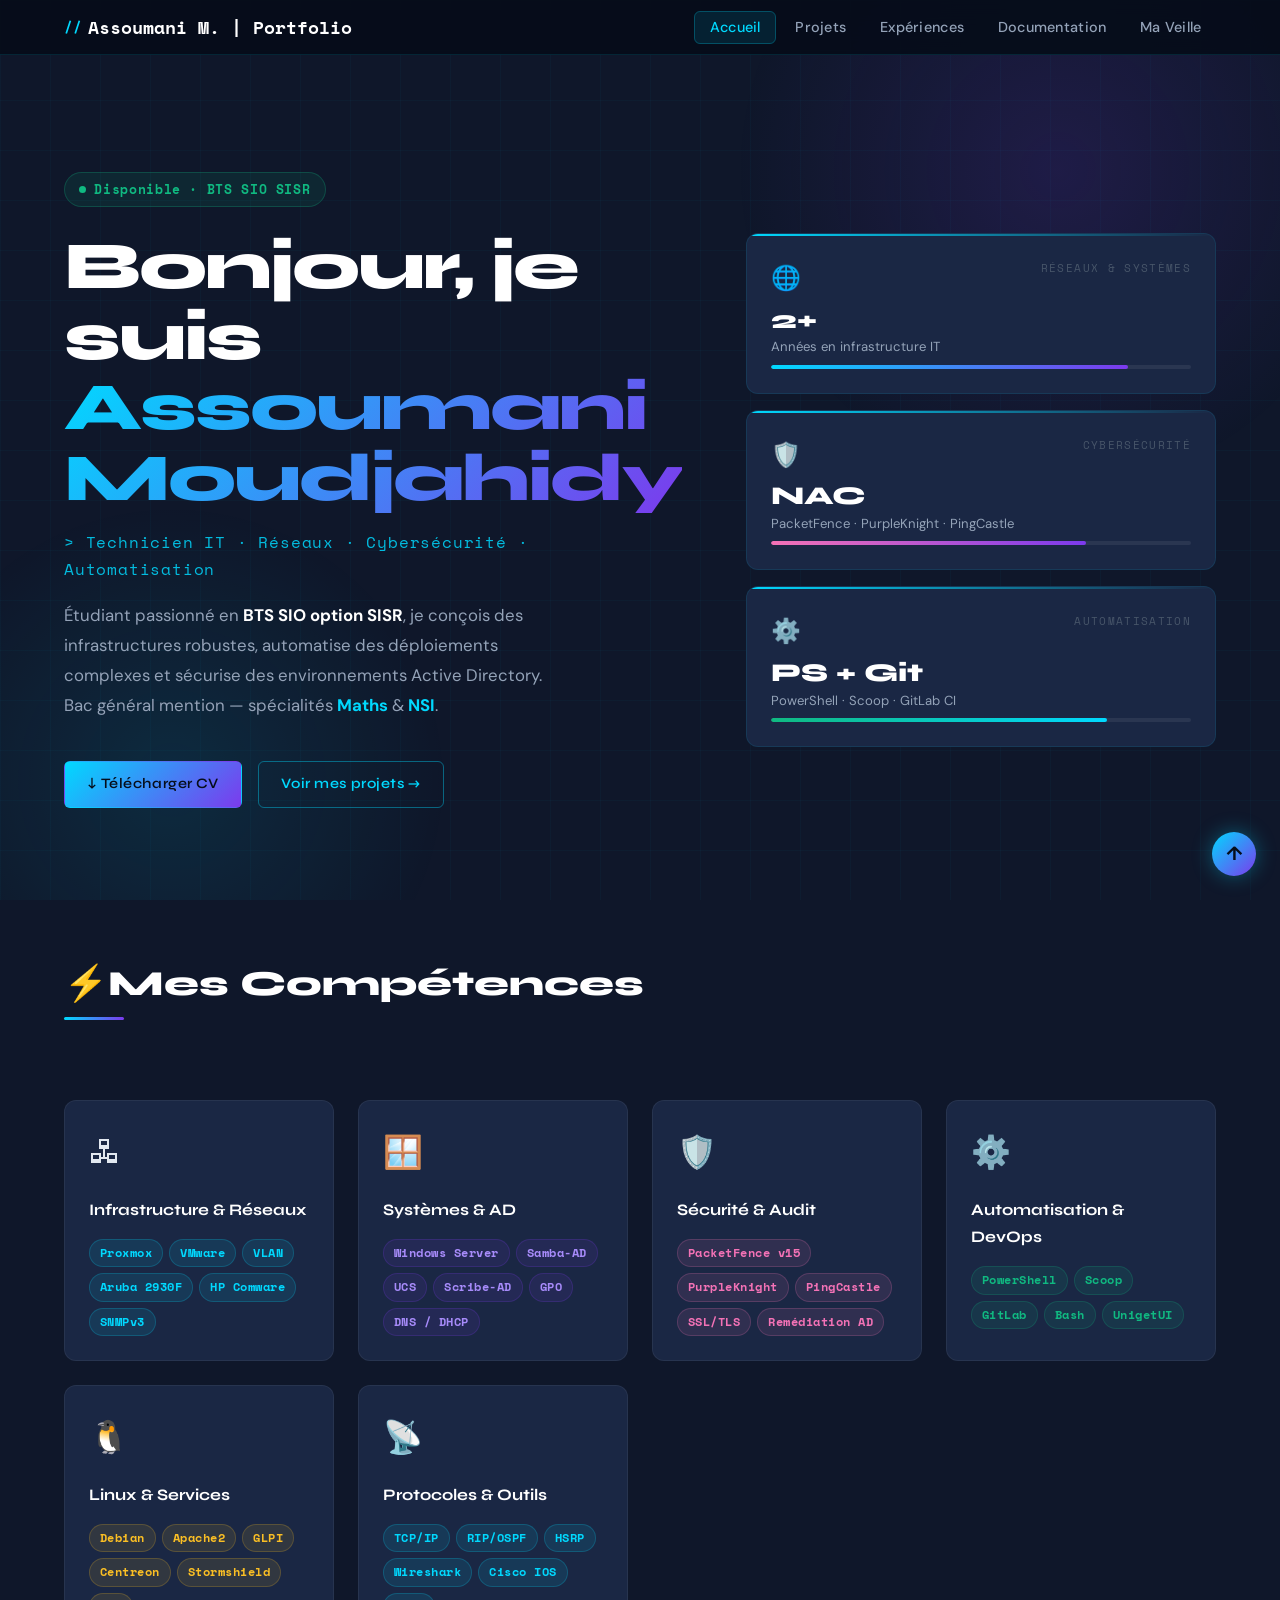
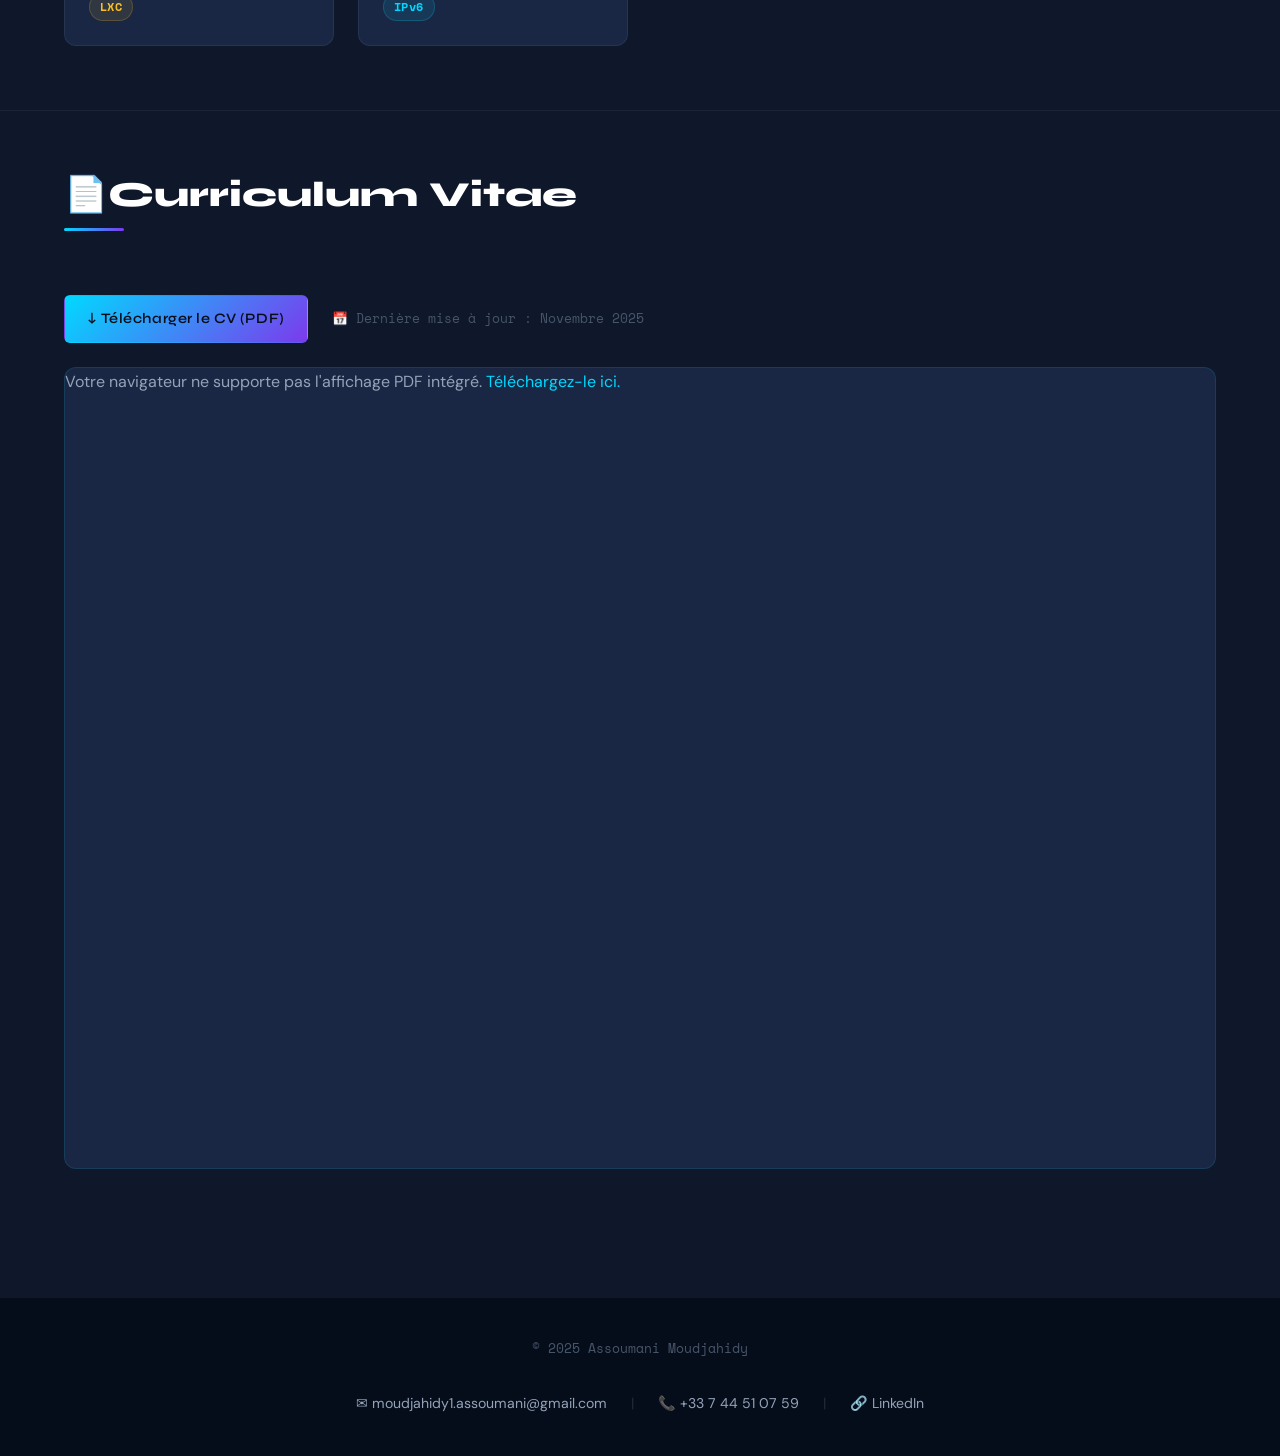
==== index.html @ 53a1e13a "Renouveau du portfolio, ajout des doc de stage" ====
<!DOCTYPE html>
<html lang="fr">
<head>
  <meta charset="UTF-8">
  <meta name="viewport" content="width=device-width, initial-scale=1.0">
  <title>Accueil — Assoumani Moudjahidy</title>
  <meta name="description" content="Portfolio d'Assoumani Moudjahidy — BTS SIO SISR — Systèmes, Réseaux, Automatisation & Cybersécurité.">
  <link href="https://fonts.googleapis.com/css2?family=Syne:wght@400;600;700;800&family=Space+Mono:wght@400;700&family=DM+Sans:wght@300;400;500;600&display=swap" rel="stylesheet">
  <link rel="stylesheet" href="css/styles.css">
</head>
<body>

  <!-- HEADER -->
  <header class="site-header">
    <div class="container">
      <h1><a href="index.html">Assoumani M. | Portfolio</a></h1>
      <nav aria-label="Menu principal">
        <ul>
          <li><a href="index.html" aria-current="page">Accueil</a></li>
          <li><a href="projets.html">Projets</a></li>
          <li><a href="experience.html">Expériences</a></li>
          <li><a href="documentation.html">Documentation</a></li>
          <li><a href="veille.html">Ma Veille</a></li>
        </ul>
      </nav>
    </div>
  </header>

  <main>

    <!-- ===== HERO ===== -->
    <section class="hero-section" aria-labelledby="hero-name">
      <div class="container">
        <div class="hero-inner">

          <!-- Texte gauche -->
          <div class="hero-text">
            <div class="hero-status">
              <span class="status-dot"></span>
              Disponible · BTS SIO SISR
            </div>

            <h1 class="hero-title">
              Bonjour, je suis
              <span class="name-highlight" id="hero-name">Assoumani Moudjahidy</span>
            </h1>

            <p class="hero-subtitle">&gt; Technicien IT · Réseaux · Cybersécurité · Automatisation</p>

            <p class="hero-desc">
              Étudiant passionné en <strong style="color:var(--text-white)">BTS SIO option SISR</strong>,
              je conçois des infrastructures robustes, automatise des déploiements complexes
              et sécurise des environnements Active Directory. Bac général mention — spécialités
              <strong style="color:var(--neon-cyan)">Maths</strong> &amp;
              <strong style="color:var(--neon-cyan)">NSI</strong>.
            </p>

            <div class="hero-cta">
              <a href="assets/cv/Assoumani_Moudjahidy_CV.pdf" download class="button primary-button">
                ↓ Télécharger CV
              </a>
              <a href="projets.html" class="button secondary-button">
                Voir mes projets →
              </a>
            </div>
          </div>

          <!-- Panel stats droite (style fiche joueur) -->
          <div class="hero-stats-panel" aria-hidden="true">

            <div class="stat-card">
              <div class="stat-card-header">
                <span class="stat-card-icon">🌐</span>
                <span class="stat-card-title">Réseaux & Systèmes</span>
              </div>
              <div class="stat-card-value">2+</div>
              <div class="stat-card-label">Années en infrastructure IT</div>
              <div class="skill-bar-container">
                <div class="skill-bar-track">
                  <div class="skill-bar-fill" style="--target-width:85%;animation-delay:0.8s"></div>
                </div>
              </div>
            </div>

            <div class="stat-card">
              <div class="stat-card-header">
                <span class="stat-card-icon">🛡️</span>
                <span class="stat-card-title">Cybersécurité</span>
              </div>
              <div class="stat-card-value">NAC</div>
              <div class="stat-card-label">PacketFence · PurpleKnight · PingCastle</div>
              <div class="skill-bar-container">
                <div class="skill-bar-track">
                  <div class="skill-bar-fill" style="--target-width:75%;animation-delay:1s;background:linear-gradient(90deg,var(--neon-pink),var(--neon-violet))"></div>
                </div>
              </div>
            </div>

            <div class="stat-card">
              <div class="stat-card-header">
                <span class="stat-card-icon">⚙️</span>
                <span class="stat-card-title">Automatisation</span>
              </div>
              <div class="stat-card-value">PS + Git</div>
              <div class="stat-card-label">PowerShell · Scoop · GitLab CI</div>
              <div class="skill-bar-container">
                <div class="skill-bar-track">
                  <div class="skill-bar-fill" style="--target-width:80%;animation-delay:1.2s;background:linear-gradient(90deg,var(--neon-emerald),var(--neon-cyan))"></div>
                </div>
              </div>
            </div>

          </div>
        </div>
      </div>
    </section>

    <!-- ===== COMPÉTENCES ===== -->
    <section class="profile-section" aria-labelledby="skills-title">
      <div class="container">
        <h2 class="section-heading" id="skills-title">
          <span class="emoji-prefix">⚡</span>Mes Compétences
        </h2>

        <div class="skills-grid">

          <div class="skill-category-card fade-up-1">
            <div class="skill-cat-icon">🖧</div>
            <div class="skill-cat-title">Infrastructure & Réseaux</div>
            <div class="skill-tags">
              <span class="tag tag-cyan">Proxmox</span>
              <span class="tag tag-cyan">VMware</span>
              <span class="tag tag-cyan">VLAN</span>
              <span class="tag tag-cyan">Aruba 2930F</span>
              <span class="tag tag-cyan">HP Comware</span>
              <span class="tag tag-cyan">SNMPv3</span>
            </div>
          </div>

          <div class="skill-category-card fade-up-2">
            <div class="skill-cat-icon">🪟</div>
            <div class="skill-cat-title">Systèmes & AD</div>
            <div class="skill-tags">
              <span class="tag tag-violet">Windows Server</span>
              <span class="tag tag-violet">Samba-AD</span>
              <span class="tag tag-violet">UCS</span>
              <span class="tag tag-violet">Scribe-AD</span>
              <span class="tag tag-violet">GPO</span>
              <span class="tag tag-violet">DNS / DHCP</span>
            </div>
          </div>

          <div class="skill-category-card fade-up-3">
            <div class="skill-cat-icon">🛡️</div>
            <div class="skill-cat-title">Sécurité & Audit</div>
            <div class="skill-tags">
              <span class="tag tag-pink">PacketFence v15</span>
              <span class="tag tag-pink">PurpleKnight</span>
              <span class="tag tag-pink">PingCastle</span>
              <span class="tag tag-pink">SSL/TLS</span>
              <span class="tag tag-pink">Remédiation AD</span>
            </div>
          </div>

          <div class="skill-category-card fade-up-1">
            <div class="skill-cat-icon">⚙️</div>
            <div class="skill-cat-title">Automatisation & DevOps</div>
            <div class="skill-tags">
              <span class="tag tag-emerald">PowerShell</span>
              <span class="tag tag-emerald">Scoop</span>
              <span class="tag tag-emerald">GitLab</span>
              <span class="tag tag-emerald">Bash</span>
              <span class="tag tag-emerald">UnigetUI</span>
            </div>
          </div>

          <div class="skill-category-card fade-up-2">
            <div class="skill-cat-icon">🐧</div>
            <div class="skill-cat-title">Linux & Services</div>
            <div class="skill-tags">
              <span class="tag tag-amber">Debian</span>
              <span class="tag tag-amber">Apache2</span>
              <span class="tag tag-amber">GLPI</span>
              <span class="tag tag-amber">Centreon</span>
              <span class="tag tag-amber">Stormshield</span>
              <span class="tag tag-amber">LXC</span>
            </div>
          </div>

          <div class="skill-category-card fade-up-3">
            <div class="skill-cat-icon">📡</div>
            <div class="skill-cat-title">Protocoles & Outils</div>
            <div class="skill-tags">
              <span class="tag tag-cyan">TCP/IP</span>
              <span class="tag tag-cyan">RIP/OSPF</span>
              <span class="tag tag-cyan">HSRP</span>
              <span class="tag tag-cyan">Wireshark</span>
              <span class="tag tag-cyan">Cisco IOS</span>
              <span class="tag tag-cyan">IPv6</span>
            </div>
          </div>

        </div>
      </div>
    </section>

    <!-- ===== CV ===== -->
    <section class="cv-section" aria-labelledby="cv-title">
      <div class="container">
        <h2 class="section-heading" id="cv-title">
          <span class="emoji-prefix">📄</span>Curriculum Vitae
        </h2>

        <div class="cv-actions">
          <a href="assets/cv/Assoumani_Moudjahidy_CV.pdf" download="Assoumani_Moudjahidy_CV.pdf" class="button primary-button">
            ↓ Télécharger le CV (PDF)
          </a>
          <span class="file-note">📅 Dernière mise à jour : Novembre 2025</span>
        </div>

        <div class="cv-embed">
          <h3 class="visually-hidden">Aperçu du CV</h3>
          <object data="assets/cv/Assoumani_Moudjahidy_CV.pdf" type="application/pdf" width="100%" height="800px" aria-label="CV Assoumani Moudjahidy">
            <p>Votre navigateur ne supporte pas l'affichage PDF intégré.
              <a href="assets/cv/Assoumani_Moudjahidy_CV.pdf" download>Téléchargez-le ici.</a>
            </p>
          </object>
        </div>
      </div>
    </section>

  </main>

  <!-- FOOTER -->
  <footer class="site-footer">
    <div class="container">
      <p style="color:var(--text-muted);font-family:var(--font-mono);font-size:0.8rem;">&copy; 2025 Assoumani Moudjahidy</p>
      <div class="footer-links">
        <a href="mailto:moudjahidy1.assoumani@gmail.com">✉ moudjahidy1.assoumani@gmail.com</a>
        <span class="footer-divider">|</span>
        <a href="tel:+33744510759">📞 +33 7 44 51 07 59</a>
        <span class="footer-divider">|</span>
        <a href="https://linkedin.com/in/assoumani-m" target="_blank" rel="noopener noreferrer">🔗 LinkedIn</a>
      </div>
    </div>
  </footer>

  <a href="#hero-name" class="back-to-top" aria-label="Retour en haut">↑</a>

</body>
</html>
---- css/styles.css ----
/*
** Fichier : styles.css
** Description : Thème Dark – IA, Data, Manga, Football | Portfolio Assoumani Moudjahidy
*/

@import url('https://fonts.googleapis.com/css2?family=Syne:wght@400;600;700;800&family=Space+Mono:wght@400;700&family=DM+Sans:wght@300;400;500;600&display=swap');

:root {
  --bg-deep:      #060d1a;
  --bg-base:      #0f172a;
  --bg-surface:   #131f35;
  --bg-card:      #1a2744;
  --bg-card-2:    #0e1c38;
  --neon-cyan:    #00d9ff;
  --neon-violet:  #7c3aed;
  --neon-emerald: #10b981;
  --neon-pink:    #f472b6;
  --neon-amber:   #fbbf24;
  --text-primary:   #e2e8f0;
  --text-secondary: #94a3b8;
  --text-muted:     #475569;
  --text-white:     #ffffff;
  --glow-cyan:    0 0 20px rgba(0,217,255,0.35);
  --glow-violet:  0 0 20px rgba(124,58,237,0.35);
  --glow-emerald: 0 0 20px rgba(16,185,129,0.35);
  --font-display: 'Syne', sans-serif;
  --font-body:    'DM Sans', sans-serif;
  --font-mono:    'Space Mono', monospace;
  --sp-xs: 0.5rem; --sp-sm: 1rem; --sp-md: 1.5rem; --sp-lg: 2.5rem; --sp-xl: 4rem;
  --max-width: 1200px;
  --radius-sm: 6px; --radius-md: 12px; --radius-lg: 20px;
}

*, *::before, *::after { box-sizing: border-box; margin: 0; padding: 0; }
html { scroll-behavior: smooth; }

body {
  font-family: var(--font-body);
  font-size: 1rem;
  line-height: 1.7;
  color: var(--text-primary);
  background-color: var(--bg-base);
  -webkit-font-smoothing: antialiased;
  overflow-x: hidden;
}

body::before {
  content: '';
  position: fixed; inset: 0;
  background-image: linear-gradient(rgba(0,217,255,0.03) 1px, transparent 1px), linear-gradient(90deg, rgba(0,217,255,0.03) 1px, transparent 1px);
  background-size: 50px 50px;
  pointer-events: none; z-index: 0;
}

h1,h2,h3,h4,h5,h6 { font-family: var(--font-display); font-weight: 700; line-height: 1.15; color: var(--text-white); }
h1 { font-size: clamp(2rem,5vw,3.5rem); }
h2 { font-size: clamp(1.6rem,3vw,2.4rem); margin-bottom: var(--sp-md); }
h3 { font-size: 1.5rem; }
h4 { font-size: 1.2rem; }
p  { margin-bottom: var(--sp-sm); color: var(--text-secondary); }
a  { color: var(--neon-cyan); text-decoration: none; transition: all 0.25s ease; }
a:hover { color: #ffffff; }
a:focus, button:focus { outline: 2px solid var(--neon-cyan); outline-offset: 3px; }

.section-heading {
  position: relative; display: inline-block;
  font-family: var(--font-display); font-weight: 800;
  font-size: clamp(1.6rem,3vw,2.2rem); color: var(--text-white);
  margin-bottom: var(--sp-lg); padding-bottom: var(--sp-sm);
}
.section-heading::after {
  content: ''; position: absolute; bottom: 0; left: 0;
  width: 60px; height: 3px;
  background: linear-gradient(90deg, var(--neon-cyan), var(--neon-violet));
  border-radius: 2px;
}

.container { max-width: var(--max-width); margin: 0 auto; padding: 0 var(--sp-md); position: relative; z-index: 1; }
main { padding-top: 80px; padding-bottom: var(--sp-xl); min-height: 80vh; }

/* HEADER */
.site-header {
  background: rgba(6,13,26,0.92); backdrop-filter: blur(16px);
  border-bottom: 1px solid rgba(0,217,255,0.12);
  position: fixed; top: 0; left: 0; width: 100%; z-index: 1000;
  padding: 0.85rem 0;
}
.site-header .container { display: flex; justify-content: space-between; align-items: center; }
.site-header h1 { margin: 0; font-size: 1.15rem; font-family: var(--font-mono); font-weight: 700; }
.site-header h1 a { color: var(--text-white); display: flex; align-items: center; gap: 0.4rem; }
.site-header h1 a::before { content: '//'; color: var(--neon-cyan); font-size: 0.9rem; }
nav ul { list-style: none; display: flex; gap: 0.3rem; }
nav a { color: var(--text-secondary); padding: 0.4rem 0.9rem; border-radius: var(--radius-sm); font-size: 0.9rem; font-weight: 500; letter-spacing: 0.02em; transition: all 0.2s ease; }
nav a:hover { color: var(--neon-cyan); background: rgba(0,217,255,0.06); }
nav a[aria-current="page"] { color: var(--neon-cyan); background: rgba(0,217,255,0.1); border: 1px solid rgba(0,217,255,0.25); }

/* BUTTONS */
.button {
  display: inline-flex; align-items: center; gap: 0.5rem;
  padding: 0.65rem 1.4rem; border-radius: var(--radius-sm);
  font-family: var(--font-display); font-weight: 600; font-size: 0.9rem;
  letter-spacing: 0.04em; text-align: center; cursor: pointer;
  border: 1px solid transparent; transition: all 0.25s ease;
}
.primary-button { background: linear-gradient(135deg, var(--neon-cyan), var(--neon-violet)); color: var(--bg-deep); }
.primary-button:hover { transform: translateY(-2px); box-shadow: var(--glow-cyan); color: var(--bg-deep); }
.secondary-button { background: transparent; color: var(--neon-cyan); border-color: rgba(0,217,255,0.4); }
.secondary-button:hover { background: rgba(0,217,255,0.1); border-color: var(--neon-cyan); box-shadow: var(--glow-cyan); color: var(--neon-cyan); transform: translateY(-2px); }
.download-button { background: rgba(16,185,129,0.15); color: var(--neon-emerald); border-color: rgba(16,185,129,0.4); }
.download-button:hover { background: rgba(16,185,129,0.25); border-color: var(--neon-emerald); box-shadow: var(--glow-emerald); color: var(--neon-emerald); transform: translateY(-2px); }

/* FOOTER */
.site-footer { background: var(--bg-deep); border-top: 1px solid rgba(0,217,255,0.08); color: var(--text-muted); padding: var(--sp-lg) 0; text-align: center; font-size: 0.9rem; }
.site-footer a { color: var(--neon-cyan); }
.site-footer a:hover { color: var(--text-white); }
.site-footer .container { display: flex; flex-direction: column; gap: var(--sp-sm); align-items: center; }
.footer-links { display: flex; flex-wrap: wrap; gap: var(--sp-md); justify-content: center; align-items: center; }
.footer-links a { display: inline-flex; align-items: center; gap: 0.4rem; color: var(--text-secondary); font-size: 0.88rem; }
.footer-links a:hover { color: var(--neon-cyan); }
.footer-divider { color: var(--text-muted); opacity: 0.4; }
.back-to-top { position: fixed; bottom: var(--sp-md); right: var(--sp-md); background: linear-gradient(135deg, var(--neon-cyan), var(--neon-violet)); color: var(--bg-deep) !important; width: 44px; height: 44px; display: flex; align-items: center; justify-content: center; border-radius: 50%; font-size: 1.2rem; font-weight: 700; box-shadow: var(--glow-cyan); z-index: 900; transition: transform 0.2s ease; }
.back-to-top:hover { transform: translateY(-4px) scale(1.05); }

/* TAGS */
.tag { display: inline-block; padding: 3px 10px; border-radius: 999px; font-size: 0.75rem; font-weight: 600; letter-spacing: 0.04em; font-family: var(--font-mono); }
.tag-cyan    { background: rgba(0,217,255,0.1);   color: var(--neon-cyan);    border: 1px solid rgba(0,217,255,0.2); }
.tag-violet  { background: rgba(124,58,237,0.1);  color: #a78bfa;             border: 1px solid rgba(124,58,237,0.2); }
.tag-emerald { background: rgba(16,185,129,0.1);  color: var(--neon-emerald); border: 1px solid rgba(16,185,129,0.2); }
.tag-amber   { background: rgba(251,191,36,0.1);  color: var(--neon-amber);   border: 1px solid rgba(251,191,36,0.2); }
.tag-pink    { background: rgba(244,114,182,0.1); color: var(--neon-pink);    border: 1px solid rgba(244,114,182,0.2); }

/* HERO */
.hero-section { min-height: 100vh; display: flex; align-items: center; padding: 0; margin-top: -80px; position: relative; overflow: hidden; }
.hero-section::before { content: ''; position: absolute; top: -20%; right: -10%; width: 700px; height: 700px; background: radial-gradient(circle, rgba(124,58,237,0.15) 0%, transparent 65%); pointer-events: none; }
.hero-section::after  { content: ''; position: absolute; bottom: -20%; left: -10%; width: 600px; height: 600px; background: radial-gradient(circle, rgba(0,217,255,0.1) 0%, transparent 65%); pointer-events: none; }
.hero-inner { padding-top: 80px; display: grid; grid-template-columns: 1fr 1fr; gap: var(--sp-xl); align-items: center; width: 100%; }

.hero-status { display: inline-flex; align-items: center; gap: 0.5rem; background: rgba(16,185,129,0.1); border: 1px solid rgba(16,185,129,0.25); color: var(--neon-emerald); padding: 0.35rem 0.9rem; border-radius: 999px; font-size: 0.8rem; font-weight: 600; font-family: var(--font-mono); margin-bottom: var(--sp-md); letter-spacing: 0.05em; animation: pulse-border 3s infinite; }
.status-dot { width: 7px; height: 7px; background: var(--neon-emerald); border-radius: 50%; animation: blink 1.5s infinite; }
@keyframes blink { 0%,100% { opacity:1; } 50% { opacity:0.3; } }
@keyframes pulse-border { 0%,100% { box-shadow: 0 0 0 0 rgba(16,185,129,0.3); } 50% { box-shadow: 0 0 0 6px rgba(16,185,129,0); } }

.hero-title { font-size: clamp(2.6rem,6vw,4.2rem); font-weight: 800; line-height: 1.05; margin-bottom: var(--sp-sm); letter-spacing: -0.03em; }
.hero-title .name-highlight { background: linear-gradient(135deg, var(--neon-cyan) 0%, var(--neon-violet) 100%); -webkit-background-clip: text; -webkit-text-fill-color: transparent; background-clip: text; display: block; }
.hero-subtitle { font-family: var(--font-mono); font-size: 1rem; color: var(--neon-cyan); margin-bottom: var(--sp-sm); letter-spacing: 0.05em; opacity: 0.85; }
.hero-desc { font-size: 1.05rem; color: var(--text-secondary); max-width: 480px; margin-bottom: var(--sp-lg); line-height: 1.8; }
.hero-cta { display: flex; gap: var(--sp-sm); flex-wrap: wrap; }

.hero-stats-panel { display: grid; gap: var(--sp-sm); }
.stat-card { background: var(--bg-card); border: 1px solid rgba(0,217,255,0.1); border-radius: var(--radius-md); padding: var(--sp-md); position: relative; overflow: hidden; transition: transform 0.3s ease, border-color 0.3s ease; animation: float-in 0.8s ease forwards; opacity: 0; transform: translateX(30px); }
.stat-card:nth-child(1) { animation-delay: 0.2s; }
.stat-card:nth-child(2) { animation-delay: 0.4s; }
.stat-card:nth-child(3) { animation-delay: 0.6s; }
@keyframes float-in { to { opacity:1; transform:translateX(0); } }
.stat-card::before { content:''; position:absolute; top:0; left:0; right:0; height:2px; background: linear-gradient(90deg, var(--neon-cyan), transparent); }
.stat-card:hover { transform: translateX(-4px); border-color: rgba(0,217,255,0.3); }
.stat-card-header { display: flex; justify-content: space-between; align-items: flex-start; margin-bottom: var(--sp-xs); }
.stat-card-icon { font-size: 1.5rem; }
.stat-card-title { font-family: var(--font-mono); font-size: 0.7rem; color: var(--text-muted); text-transform: uppercase; letter-spacing: 0.12em; }
.stat-card-value { font-family: var(--font-display); font-size: 1.6rem; font-weight: 800; color: var(--text-white); line-height: 1; margin-bottom: 4px; }
.stat-card-label { font-size: 0.82rem; color: var(--text-secondary); }
.skill-bar-container { margin-top: 6px; }
.skill-bar-track { height: 4px; background: rgba(255,255,255,0.07); border-radius: 2px; overflow: hidden; }
.skill-bar-fill { height:100%; border-radius:2px; background: linear-gradient(90deg, var(--neon-cyan), var(--neon-violet)); animation: bar-grow 1.2s cubic-bezier(0.22,1,0.36,1) forwards; width:0; }
@keyframes bar-grow { to { width: var(--target-width, 80%); } }

/* PROFILE / SKILLS */
.profile-section { padding: var(--sp-xl) 0; position: relative; }
.skills-grid { display: grid; grid-template-columns: repeat(auto-fit, minmax(260px, 1fr)); gap: var(--sp-md); margin-top: var(--sp-lg); }
.skill-category-card { background: var(--bg-card); border: 1px solid rgba(255,255,255,0.06); border-radius: var(--radius-md); padding: var(--sp-md); transition: all 0.3s ease; position: relative; overflow: hidden; }
.skill-category-card:hover { border-color: rgba(0,217,255,0.2); transform: translateY(-4px); box-shadow: 0 8px 32px rgba(0,0,0,0.3); }
.skill-cat-icon { font-size: 2rem; margin-bottom: var(--sp-sm); }
.skill-cat-title { font-family: var(--font-display); font-weight: 700; font-size: 1rem; color: var(--text-white); margin-bottom: var(--sp-sm); }
.skill-tags { display: flex; flex-wrap: wrap; gap: 6px; }

/* CV SECTION */
.cv-section { padding: var(--sp-xl) 0; border-top: 1px solid rgba(255,255,255,0.05); }
.cv-actions { display: flex; align-items: center; gap: var(--sp-md); margin: var(--sp-md) 0; flex-wrap: wrap; }
.file-note { font-family: var(--font-mono); font-size: 0.8rem; color: var(--text-muted); }
.cv-embed { margin-top: var(--sp-md); border: 1px solid rgba(0,217,255,0.12); border-radius: var(--radius-md); overflow: hidden; background: var(--bg-card); }
.cv-embed object { display: block; width: 100%; min-height: 800px; height: auto; }

/* EXPERIENCE */
.experience-card { background: var(--bg-card); padding: var(--sp-md); border-radius: var(--radius-md); border: 1px solid rgba(255,255,255,0.06); margin-bottom: var(--sp-lg); transition: all 0.3s ease; }
.experience-card:hover { border-color: rgba(0,217,255,0.2); box-shadow: 0 4px 24px rgba(0,0,0,0.25); }
.experience-card header { display: flex; justify-content: space-between; align-items: baseline; margin-bottom: var(--sp-sm); }
.experience-date { font-family: var(--font-mono); font-size: 0.85rem; color: var(--neon-cyan); font-weight: 600; }
.experience-keywords span { display: inline-block; font-size: 0.78rem; padding: 3px 10px; border-radius: 999px; margin-right: 6px; margin-top: 5px; background: rgba(0,217,255,0.08); color: var(--neon-cyan); border: 1px solid rgba(0,217,255,0.15); font-family: var(--font-mono); }
.image-gallery { display: grid; grid-template-columns: repeat(auto-fit, minmax(250px,1fr)); gap: var(--sp-md); margin-top: var(--sp-md); }
.image-gallery figure { background: var(--bg-card); padding: var(--sp-sm); border-radius: var(--radius-md); text-align: center; border: 1px solid rgba(255,255,255,0.06); }
.image-gallery img { width: 100%; height: 200px; object-fit: contain; border-radius: var(--radius-sm); margin-bottom: var(--sp-xs); filter: brightness(0.9) saturate(0.8); transition: filter 0.3s ease; }
.image-gallery figure:hover img { filter: brightness(1) saturate(1); }
.image-gallery figcaption { font-size: 0.85rem; color: var(--text-secondary); }

/* DOC */
.doc-category { margin-bottom: var(--sp-xl); }
.doc-item { background: var(--bg-card); padding: var(--sp-md); border-radius: var(--radius-md); margin-bottom: var(--sp-md); border: 1px solid rgba(255,255,255,0.06); transition: all 0.25s ease; }
.doc-item:hover { border-color: rgba(0,217,255,0.2); }
.doc-item header { display: flex; justify-content: space-between; align-items: flex-start; border-bottom: 1px solid rgba(255,255,255,0.06); padding-bottom: var(--sp-xs); margin-bottom: var(--sp-sm); }
.doc-item h4 { margin: 0; color: var(--neon-cyan); }
.doc-tag { background: rgba(0,217,255,0.1); color: var(--neon-cyan); padding: 3px 10px; border-radius: 999px; font-size: 0.75rem; font-weight: 600; border: 1px solid rgba(0,217,255,0.2); flex-shrink: 0; }
.doc-actions { display: flex; flex-wrap: wrap; align-items: center; gap: var(--sp-sm); margin-top: var(--sp-sm); }
.file-name { font-family: var(--font-mono); font-size: 0.8rem; color: var(--text-muted); }
.doc-preview { margin-top: var(--sp-md); border: 1px solid rgba(0,217,255,0.15); border-radius: var(--radius-sm); overflow: hidden; }
.doc-preview iframe { width: 100%; height: 400px; border: none; display: block; background: var(--bg-card-2); }

/* VEILLE */
.veille-section { background: var(--bg-card); padding: var(--sp-md); border-radius: var(--radius-md); margin-bottom: var(--sp-lg); border: 1px solid rgba(255,255,255,0.06); }
.mini-vitrine { border-left: 3px solid var(--neon-cyan); padding-left: var(--sp-md); margin: var(--sp-md) 0; }
.schedule-table { width: 100%; border-collapse: collapse; margin-top: var(--sp-md); }
.schedule-table th, .schedule-table td { border: 1px solid rgba(255,255,255,0.06); padding: var(--sp-sm); text-align: left; color: var(--text-secondary); }
.schedule-table th { background: rgba(0,217,255,0.08); color: var(--neon-cyan); font-weight: 600; font-family: var(--font-mono); font-size: 0.85rem; }
.schedule-table tr:nth-child(even) td { background: rgba(255,255,255,0.02); }
.saved-articles { list-style-type: none; padding-left: 0; }
.saved-articles li { margin-bottom: var(--sp-xs); padding-left: 1.5rem; position: relative; color: var(--text-secondary); }
.saved-articles li::before { content: '›'; position: absolute; left: 0; color: var(--neon-cyan); font-weight: 700; }
.placeholder-item { color: var(--text-muted); font-style: italic; }
.tool-link.placeholder { color: var(--text-secondary); text-decoration: underline; font-style: italic; }

/* DARK PAGE */
.page-header.dark-bg { background: linear-gradient(to bottom, var(--bg-deep), var(--bg-base)); border-bottom: 1px solid rgba(0,217,255,0.12); color: var(--text-primary); padding: 30px 0; text-align: center; margin-top: -80px; padding-top: 110px; }
.page-header.dark-bg h2 { color: var(--neon-cyan); border-bottom: none; margin-bottom: 5px; }
.dark-page-body { background-color: var(--bg-base); color: var(--text-primary); }
.dark-page-body h1,.dark-page-body h2,.dark-page-body h3,.dark-page-body h4,.dark-page-body h5,.dark-page-body h6 { color: var(--text-white); }
.dark-page-body .site-header { background: rgba(6,13,26,0.95); border-bottom-color: rgba(0,217,255,0.12); }
.dark-page-body .site-header a, .dark-page-body .site-header h1 a { color: var(--text-white); }
.dark-page-body a { color: var(--neon-cyan); }

/* ANIMATIONS */
@keyframes fade-up { from { opacity:0; transform:translateY(24px); } to { opacity:1; transform:translateY(0); } }
.fade-up   { animation: fade-up 0.7s ease forwards; }
.fade-up-1 { animation: fade-up 0.7s 0.1s ease both; }
.fade-up-2 { animation: fade-up 0.7s 0.25s ease both; }
.fade-up-3 { animation: fade-up 0.7s 0.4s ease both; }

/* RESPONSIVE */
@media (max-width: 900px) {
  .hero-inner { grid-template-columns: 1fr; text-align: center; }
  .hero-cta { justify-content: center; }
  .hero-desc { max-width: 100%; }
  .hero-stats-panel { display: none; }
}
@media (max-width: 768px) {
  main { padding-top: 75px; }
  .site-header .container { flex-direction: column; gap: var(--sp-sm); }
  nav ul { gap: 4px; flex-wrap: wrap; justify-content: center; }
  nav a { padding: 5px 9px; font-size: 0.82rem; }
  .cv-actions { flex-direction: column; align-items: stretch; }
  .primary-button,.secondary-button,.download-button { width: 100%; justify-content: center; }
  .doc-actions { flex-direction: column; align-items: flex-start; }
  .doc-actions .button { width: 100%; justify-content: center; }
  .schedule-table,.schedule-table thead,.schedule-table tbody,.schedule-table th,.schedule-table td,.schedule-table tr { display: block; }
  .schedule-table thead tr { position: absolute; top: -9999px; left: -9999px; }
  .schedule-table td { border: none; border-bottom: 1px solid rgba(255,255,255,0.06); position: relative; padding-left: 50%; text-align: right; }
  .schedule-table td::before { content: attr(data-label); position: absolute; left: 6px; width: 45%; padding-right: 10px; white-space: nowrap; text-align: left; font-weight: 600; color: var(--neon-cyan); }
}

.visually-hidden { position: absolute; width: 1px; height: 1px; margin: -1px; padding: 0; overflow: hidden; clip: rect(0,0,0,0); border: 0; }
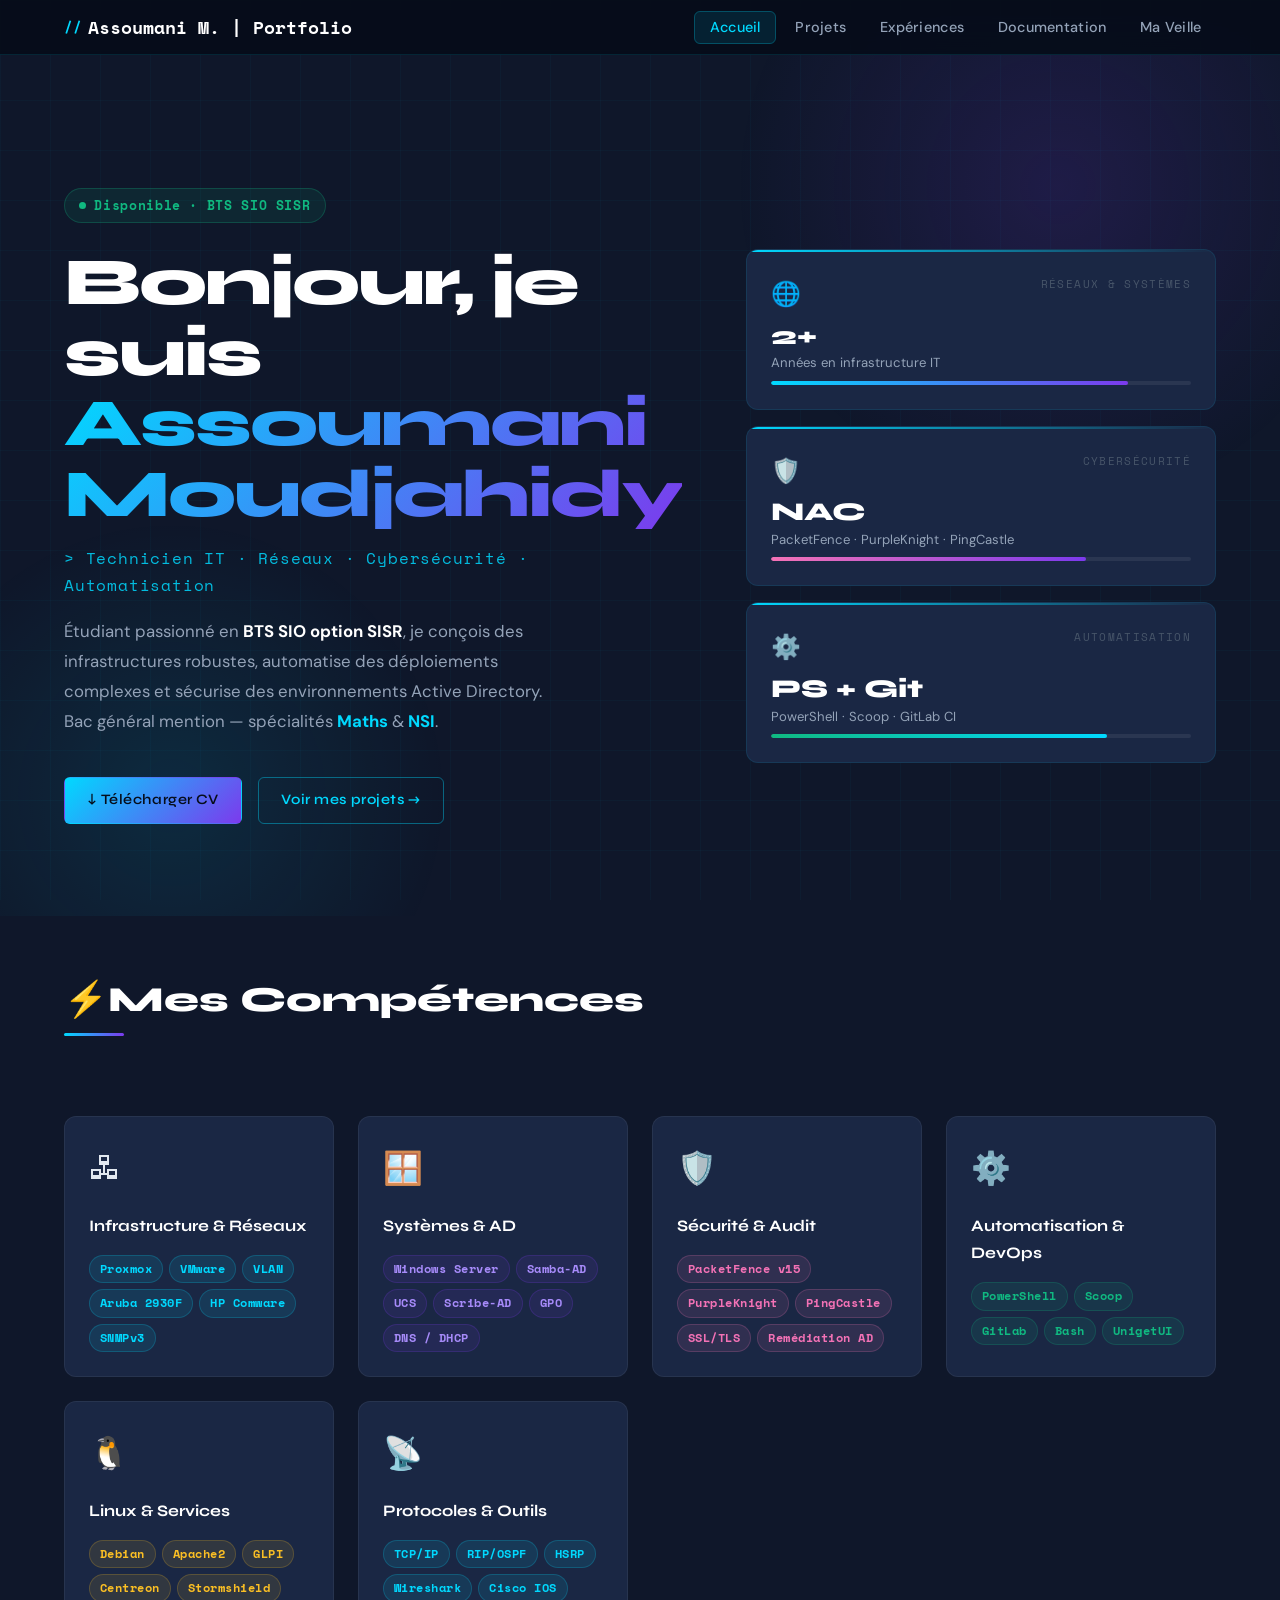
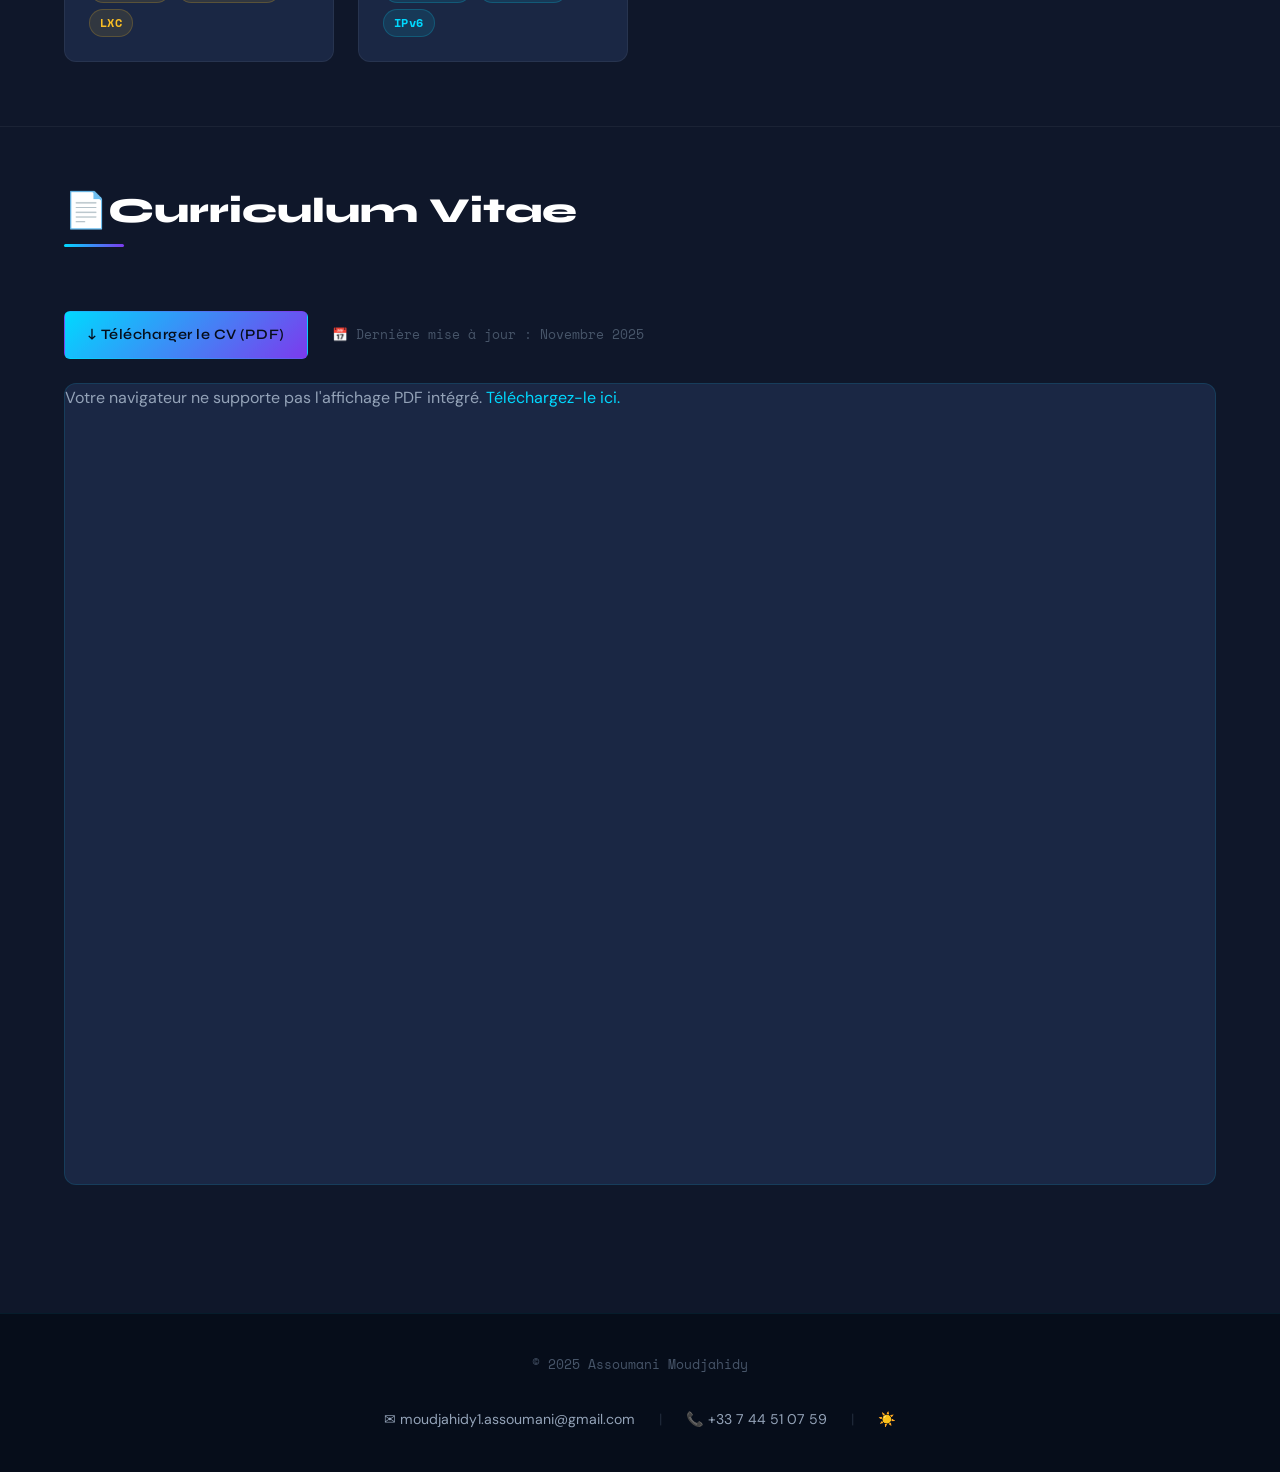
==== commit b8054259: "Gestion theme + mail" ====
--- a/index.html
+++ b/index.html
@@ -240,12 +240,23 @@
         <span class="footer-divider">|</span>
         <a href="tel:+33744510759">📞 +33 7 44 51 07 59</a>
         <span class="footer-divider">|</span>
-        <a href="https://linkedin.com/in/assoumani-m" target="_blank" rel="noopener noreferrer">🔗 LinkedIn</a>
-      </div>
-    </div>
-  </footer>
-
-  <a href="#hero-name" class="back-to-top" aria-label="Retour en haut">↑</a>
-
+        <a href="https://linkedin.com/in/assoumani-m" target="_blank" rel="noopener nore
+  <!-- Bouton thème clair/sombre -->
+  <button class="theme-toggle" id="themeToggle" aria-label="Basculer le thème" title="Changer le thème">🌙</button>
+  <script>
+    (function() {
+      var btn = document.getElementById('themeToggle');
+      var saved = localStorage.getItem('theme') || 'dark';
+      document.documentElement.setAttribute('data-theme', saved);
+      btn.textContent = saved === 'dark' ? '☀️' : '🌙';
+      btn.addEventListener('click', function() {
+        var current = document.documentElement.getAttribute('data-theme');
+        var next = current === 'dark' ? 'light' : 'dark';
+        document.documentElement.setAttribute('data-theme', next);
+        localStorage.setItem('theme', next);
+        btn.textContent = next === 'dark' ? '☀️' : '🌙';
+      });
+    })();
+  </script>
 </body>
 </html>
--- a/css/styles.css
+++ b/css/styles.css
@@ -31,6 +31,71 @@
   --radius-sm: 6px; --radius-md: 12px; --radius-lg: 20px;
 }
 
+/* ===== THÈME CLAIR ===== */
+[data-theme="light"] {
+  --bg-deep:      #f0f4ff;
+  --bg-base:      #f8faff;
+  --bg-surface:   #ffffff;
+  --bg-card:      #ffffff;
+  --bg-card-2:    #eef2fb;
+  --neon-cyan:    #0284c7;
+  --neon-violet:  #7c3aed;
+  --neon-emerald: #059669;
+  --neon-pink:    #db2777;
+  --neon-amber:   #d97706;
+  --text-primary:   #1e293b;
+  --text-secondary: #475569;
+  --text-muted:     #94a3b8;
+  --text-white:     #0f172a;
+  --glow-cyan:    0 0 16px rgba(2,132,199,0.2);
+  --glow-violet:  0 0 16px rgba(124,58,237,0.2);
+  --glow-emerald: 0 0 16px rgba(5,150,105,0.2);
+}
+[data-theme="light"] body::before { display: none; }
+[data-theme="light"] .site-header { background: rgba(248,250,255,0.95); border-bottom-color: rgba(2,132,199,0.15); box-shadow: 0 2px 16px rgba(0,0,0,0.07); }
+[data-theme="light"] .experience-card, [data-theme="light"] .skill-category-card, [data-theme="light"] .veille-section, [data-theme="light"] .doc-item { box-shadow: 0 2px 12px rgba(0,0,0,0.07); border-color: rgba(0,0,0,0.08); }
+[data-theme="light"] .hero-section::before, [data-theme="light"] .hero-section::after { opacity: 0.3; }
+[data-theme="light"] .stat-card { box-shadow: 0 2px 12px rgba(0,0,0,0.08); border-color: rgba(0,0,0,0.1); }
+[data-theme="light"] .accordion-content { background: #eef2fb; }
+[data-theme="light"] .accordion-trigger { background: rgba(2,132,199,0.06); }
+[data-theme="light"] .accordion-trigger:hover { background: rgba(2,132,199,0.12); }
+[data-theme="light"] .pdf-list li a { background: rgba(0,0,0,0.02); }
+[data-theme="light"] .pdf-list li a:hover { background: rgba(2,132,199,0.08); }
+
+/* Transition fluide sur toutes les propriétés de couleur */
+body, .site-header, .experience-card, .skill-category-card, .stat-card,
+.cv-embed, .doc-item, .veille-section, .accordion-content, .accordion-trigger,
+.pdf-list li a, nav a, .back-to-top, .section-heading {
+  transition: background-color 0.35s ease, color 0.35s ease, border-color 0.35s ease, box-shadow 0.35s ease;
+}
+
+
+/* ===== BOUTON THÈME ===== */
+.theme-toggle {
+  position: fixed;
+  top: 14px;
+  left: 16px;
+  z-index: 1200;
+  background: var(--bg-card);
+  border: 1px solid rgba(0,217,255,0.25);
+  border-radius: 999px;
+  width: 40px;
+  height: 40px;
+  display: flex !important;
+  align-items: center;
+  justify-content: center;
+  cursor: pointer;
+  font-size: 1.1rem;
+  box-shadow: 0 2px 12px rgba(0,0,0,0.35);
+  transition: transform 0.25s ease, border-color 0.25s ease, box-shadow 0.25s ease;
+  padding: 0;
+}
+.theme-toggle:hover {
+  transform: scale(1.12);
+  border-color: var(--neon-cyan);
+  box-shadow: var(--glow-cyan);
+}
+
 *, *::before, *::after { box-sizing: border-box; margin: 0; padding: 0; }
 html { scroll-behavior: smooth; }
 
@@ -75,8 +140,9 @@
   border-radius: 2px;
 }
 
-.container { max-width: var(--max-width); margin: 0 auto; padding: 0 var(--sp-md); position: relative; z-index: 1; }
-main { padding-top: 80px; padding-bottom: var(--sp-xl); min-height: 80vh; }
+.container { max-width: var(--max-width); margin: 0 auto; padding-left: var(--sp-md); padding-right: var(--sp-md); position: relative; z-index: 1; }
+main { padding-top: 96px; padding-bottom: var(--sp-xl); min-height: 80vh; }
+main.container { padding-top: 96px; }
 
 /* HEADER */
 .site-header {
@@ -241,7 +307,7 @@
   .hero-stats-panel { display: none; }
 }
 @media (max-width: 768px) {
-  main { padding-top: 75px; }
+  main { padding-top: 90px; }
   .site-header .container { flex-direction: column; gap: var(--sp-sm); }
   nav ul { gap: 4px; flex-wrap: wrap; justify-content: center; }
   nav a { padding: 5px 9px; font-size: 0.82rem; }
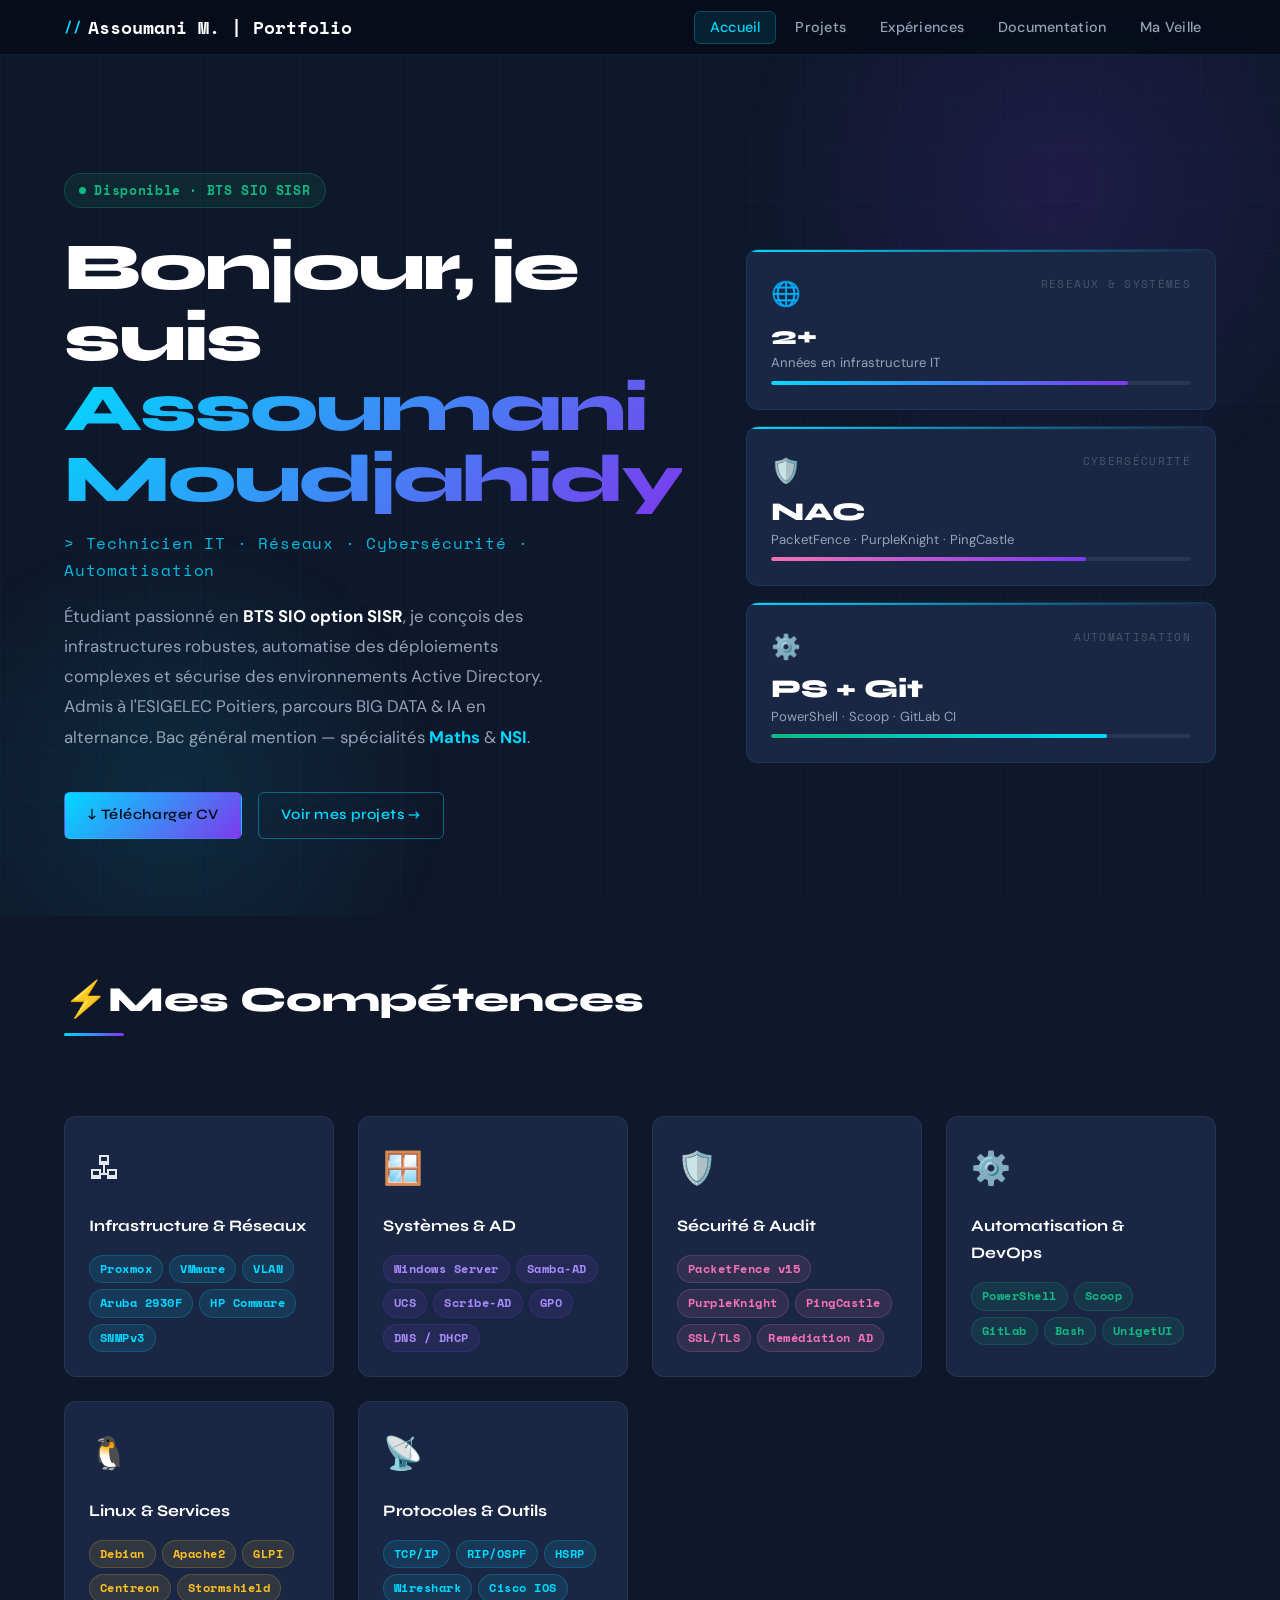
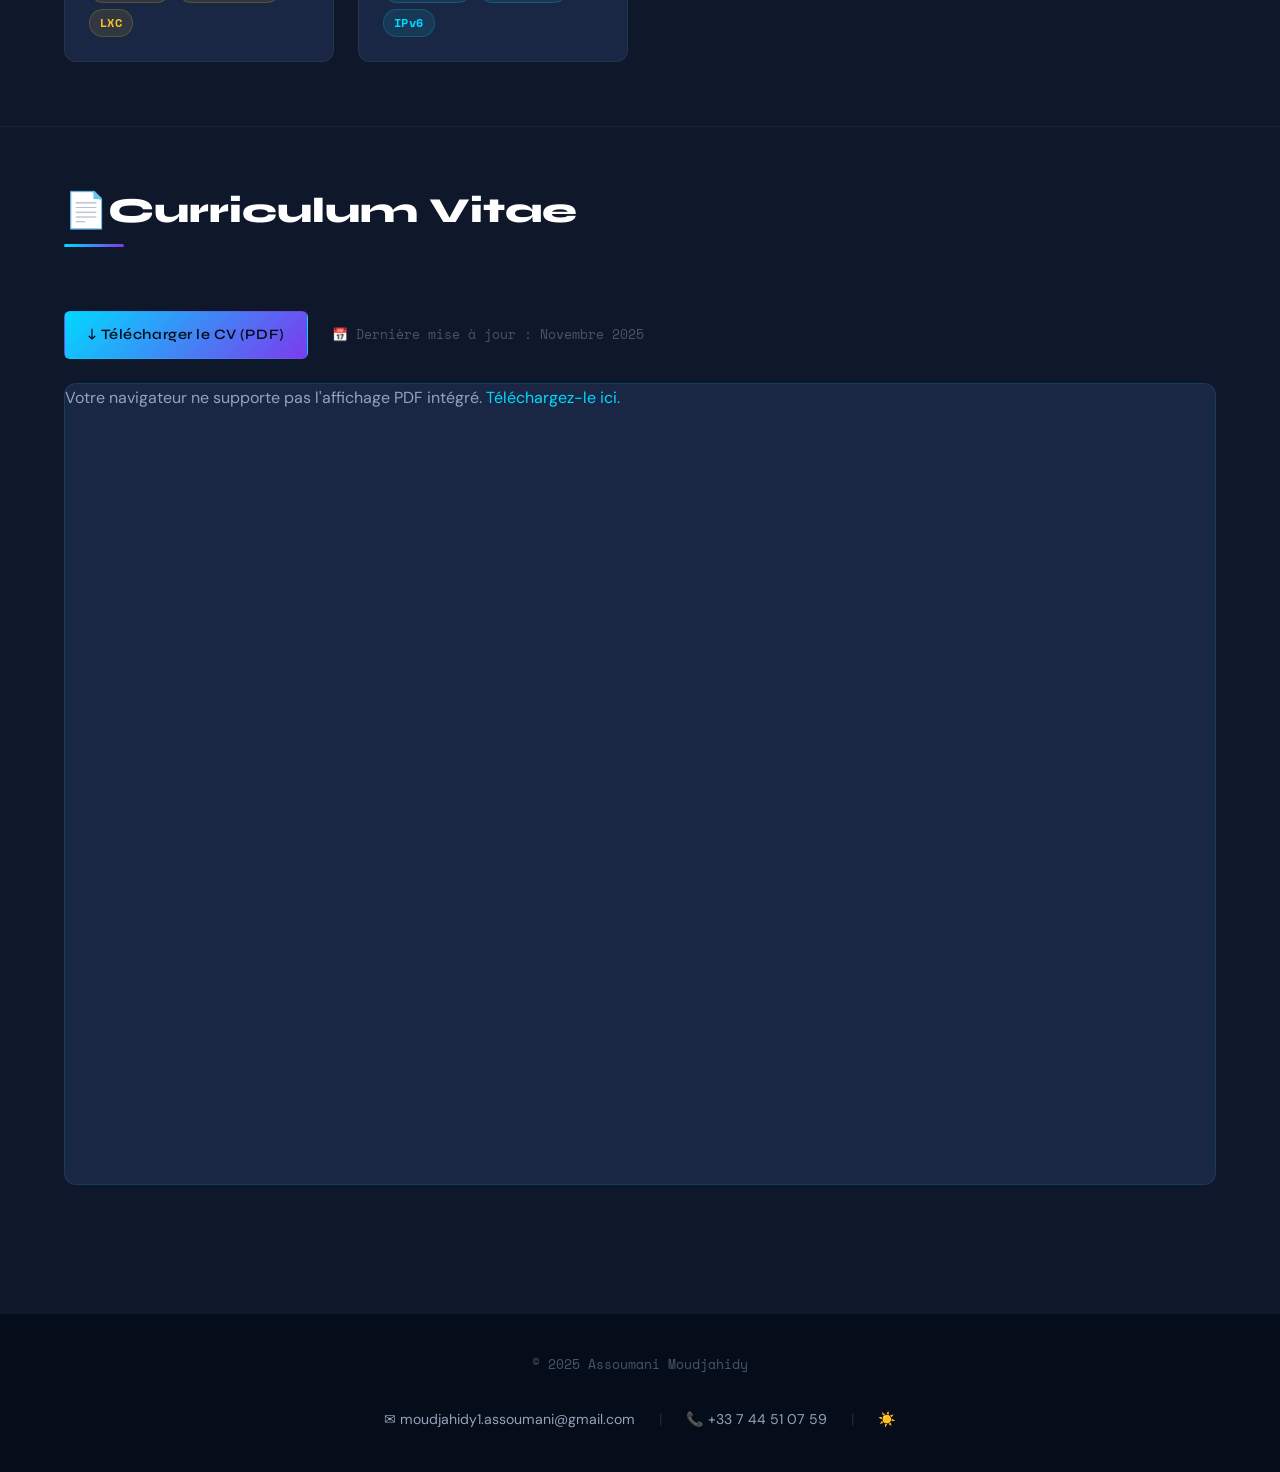
==== commit 65440dfa: "Changement de presentation" ====
--- a/index.html
+++ b/index.html
@@ -50,7 +50,7 @@
             <p class="hero-desc">
               Étudiant passionné en <strong style="color:var(--text-white)">BTS SIO option SISR</strong>,
               je conçois des infrastructures robustes, automatise des déploiements complexes
-              et sécurise des environnements Active Directory. Bac général mention — spécialités
+              et sécurise des environnements Active Directory. Admis à l'ESIGELEC Poitiers, parcours BIG DATA & IA en alternance.  Bac général mention — spécialités
               <strong style="color:var(--neon-cyan)">Maths</strong> &amp;
               <strong style="color:var(--neon-cyan)">NSI</strong>.
             </p>
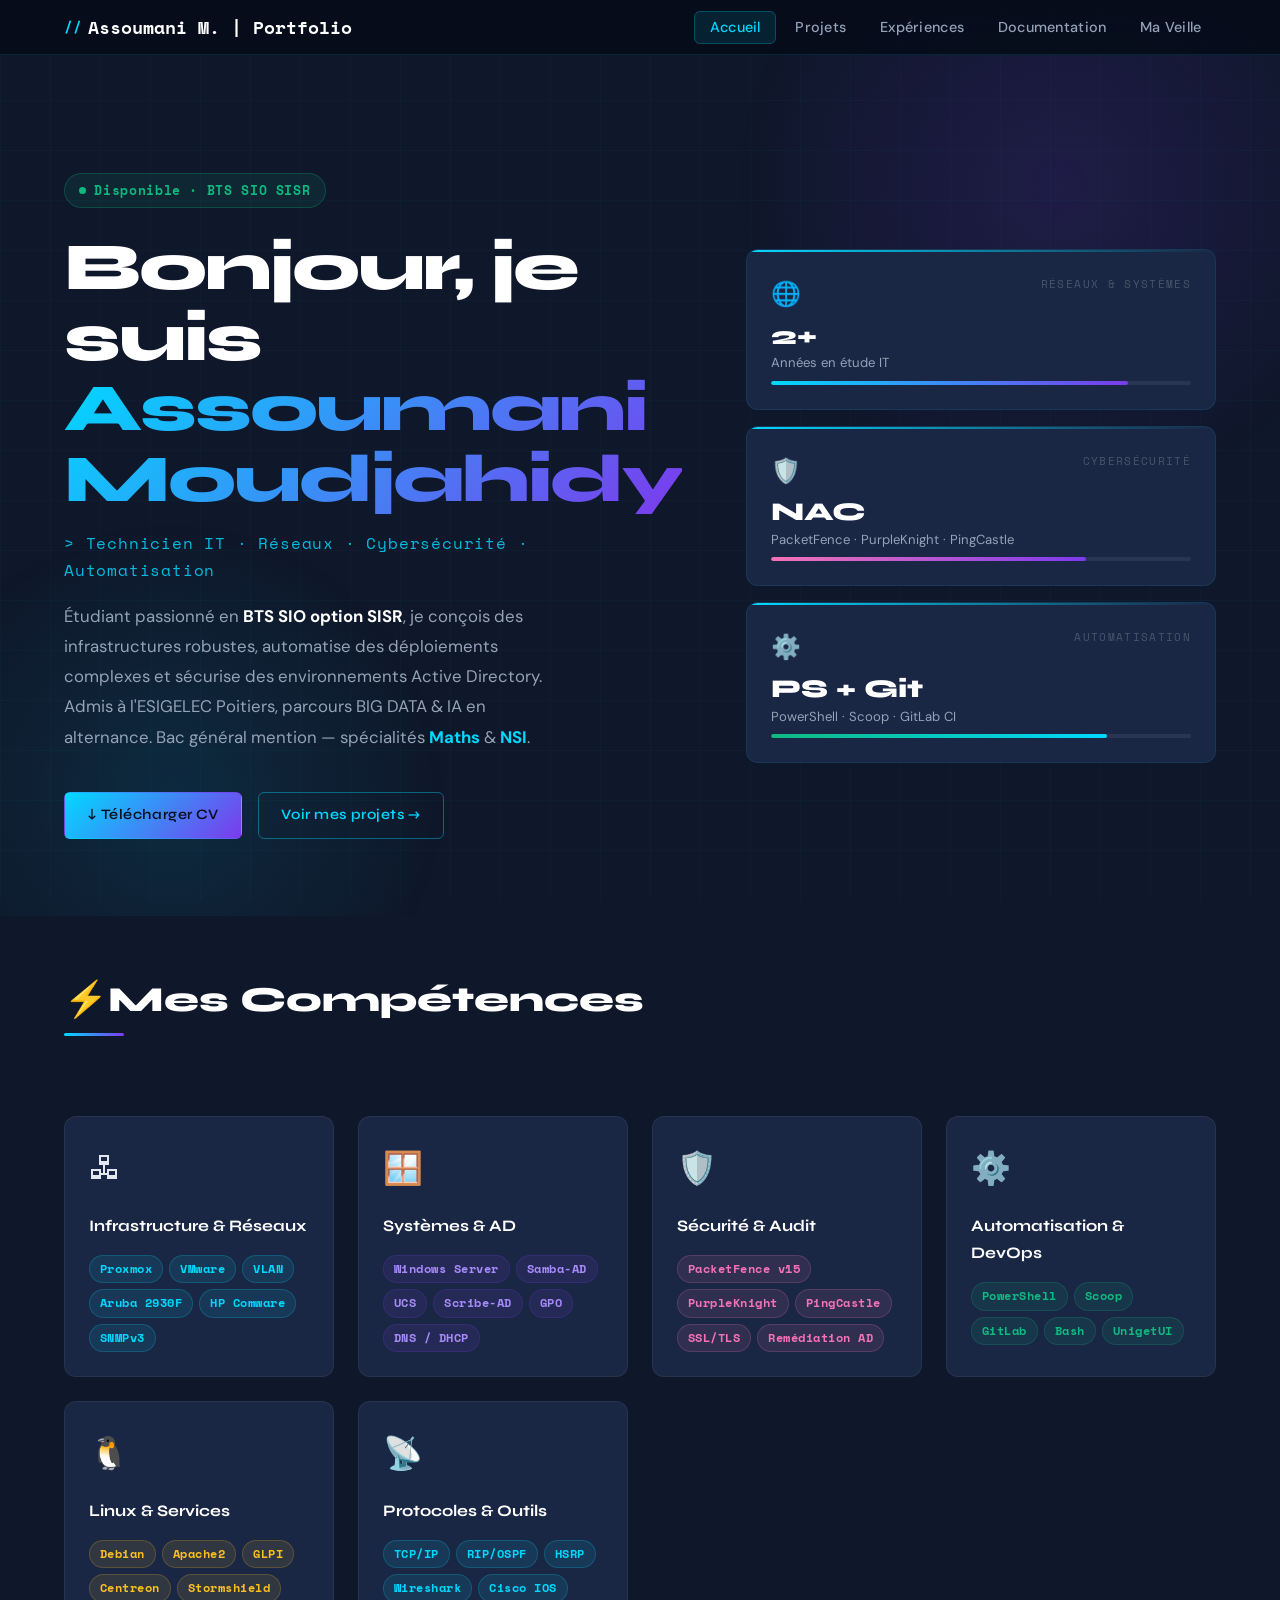
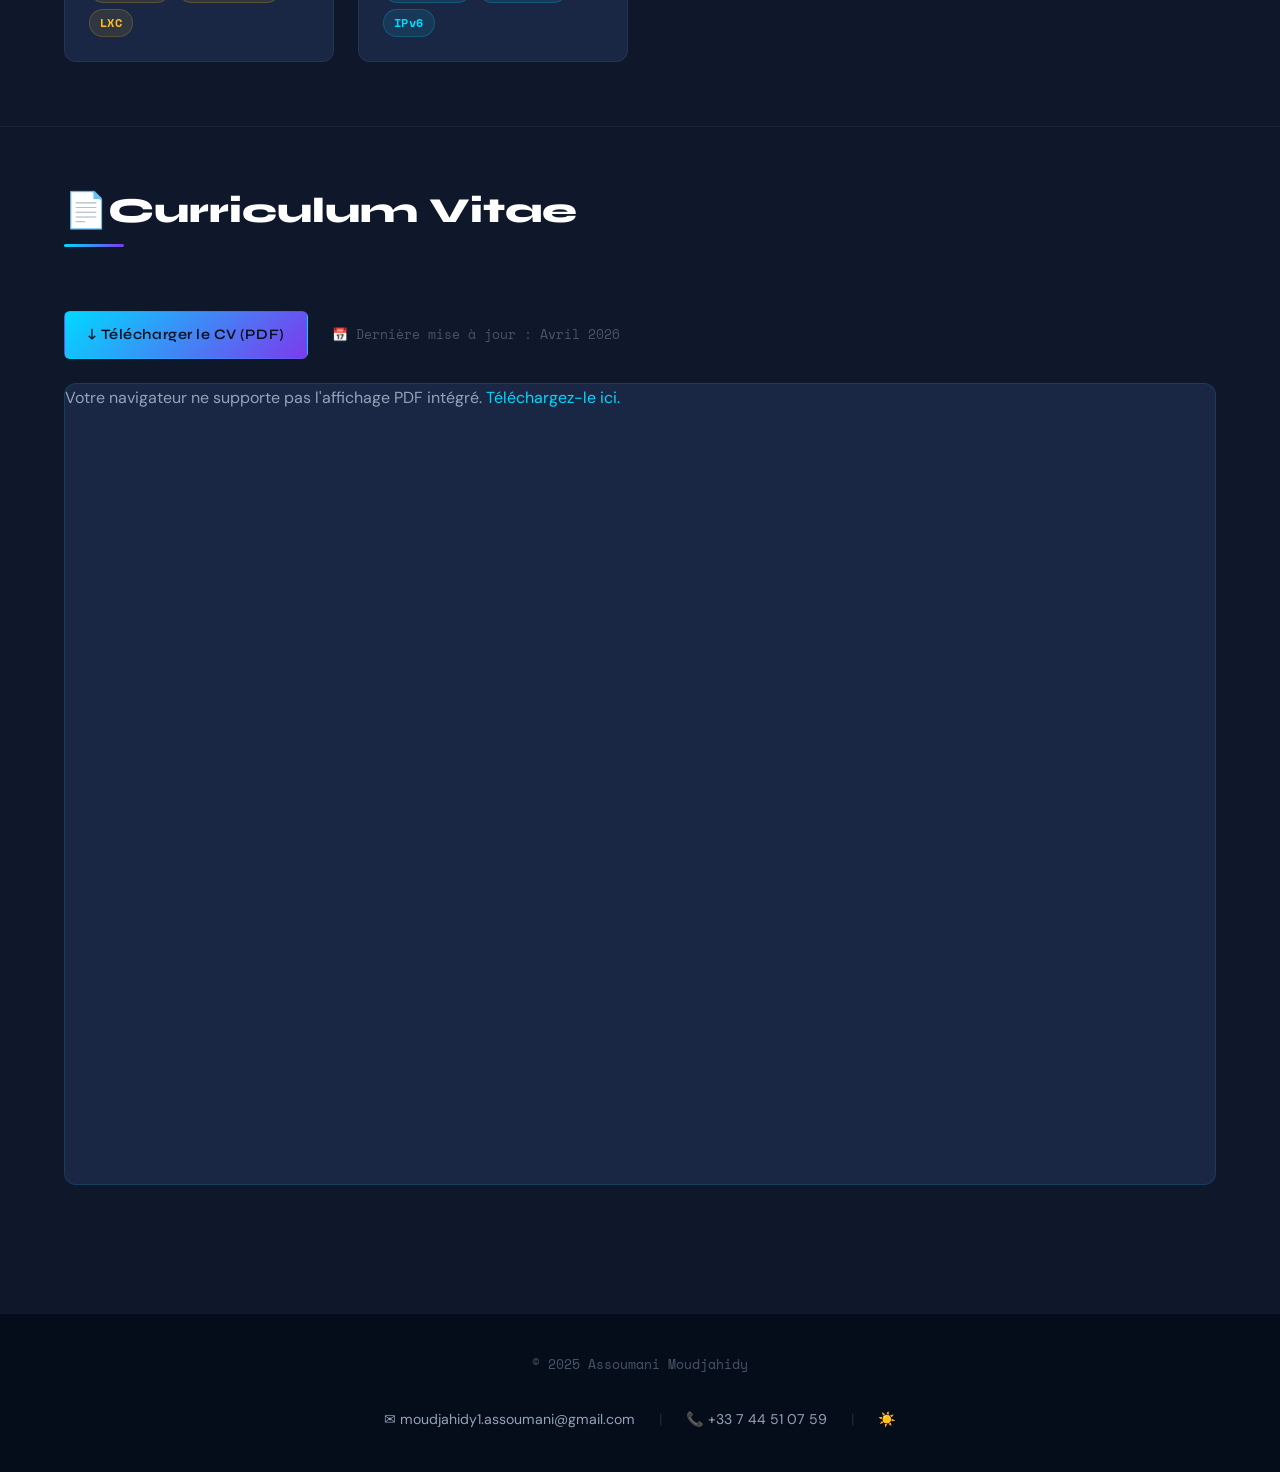
==== commit 3b47ef3e: "Changement de date CV" ====
--- a/index.html
+++ b/index.html
@@ -50,7 +50,8 @@
             <p class="hero-desc">
               Étudiant passionné en <strong style="color:var(--text-white)">BTS SIO option SISR</strong>,
               je conçois des infrastructures robustes, automatise des déploiements complexes
-              et sécurise des environnements Active Directory. Admis à l'ESIGELEC Poitiers, parcours BIG DATA & IA en alternance.  Bac général mention — spécialités
+              et sécurise des environnements Active Directory. 
+              Admis à l'ESIGELEC Poitiers, parcours BIG DATA & IA en alternance.  Bac général mention — spécialités
               <strong style="color:var(--neon-cyan)">Maths</strong> &amp;
               <strong style="color:var(--neon-cyan)">NSI</strong>.
             </p>
@@ -74,7 +75,7 @@
                 <span class="stat-card-title">Réseaux & Systèmes</span>
               </div>
               <div class="stat-card-value">2+</div>
-              <div class="stat-card-label">Années en infrastructure IT</div>
+              <div class="stat-card-label">Années en étude IT</div>
               <div class="skill-bar-container">
                 <div class="skill-bar-track">
                   <div class="skill-bar-fill" style="--target-width:85%;animation-delay:0.8s"></div>
@@ -215,7 +216,7 @@
           <a href="assets/cv/Assoumani_Moudjahidy_CV.pdf" download="Assoumani_Moudjahidy_CV.pdf" class="button primary-button">
             ↓ Télécharger le CV (PDF)
           </a>
-          <span class="file-note">📅 Dernière mise à jour : Novembre 2025</span>
+          <span class="file-note">📅 Dernière mise à jour : Avril 2026</span>
         </div>
 
         <div class="cv-embed">
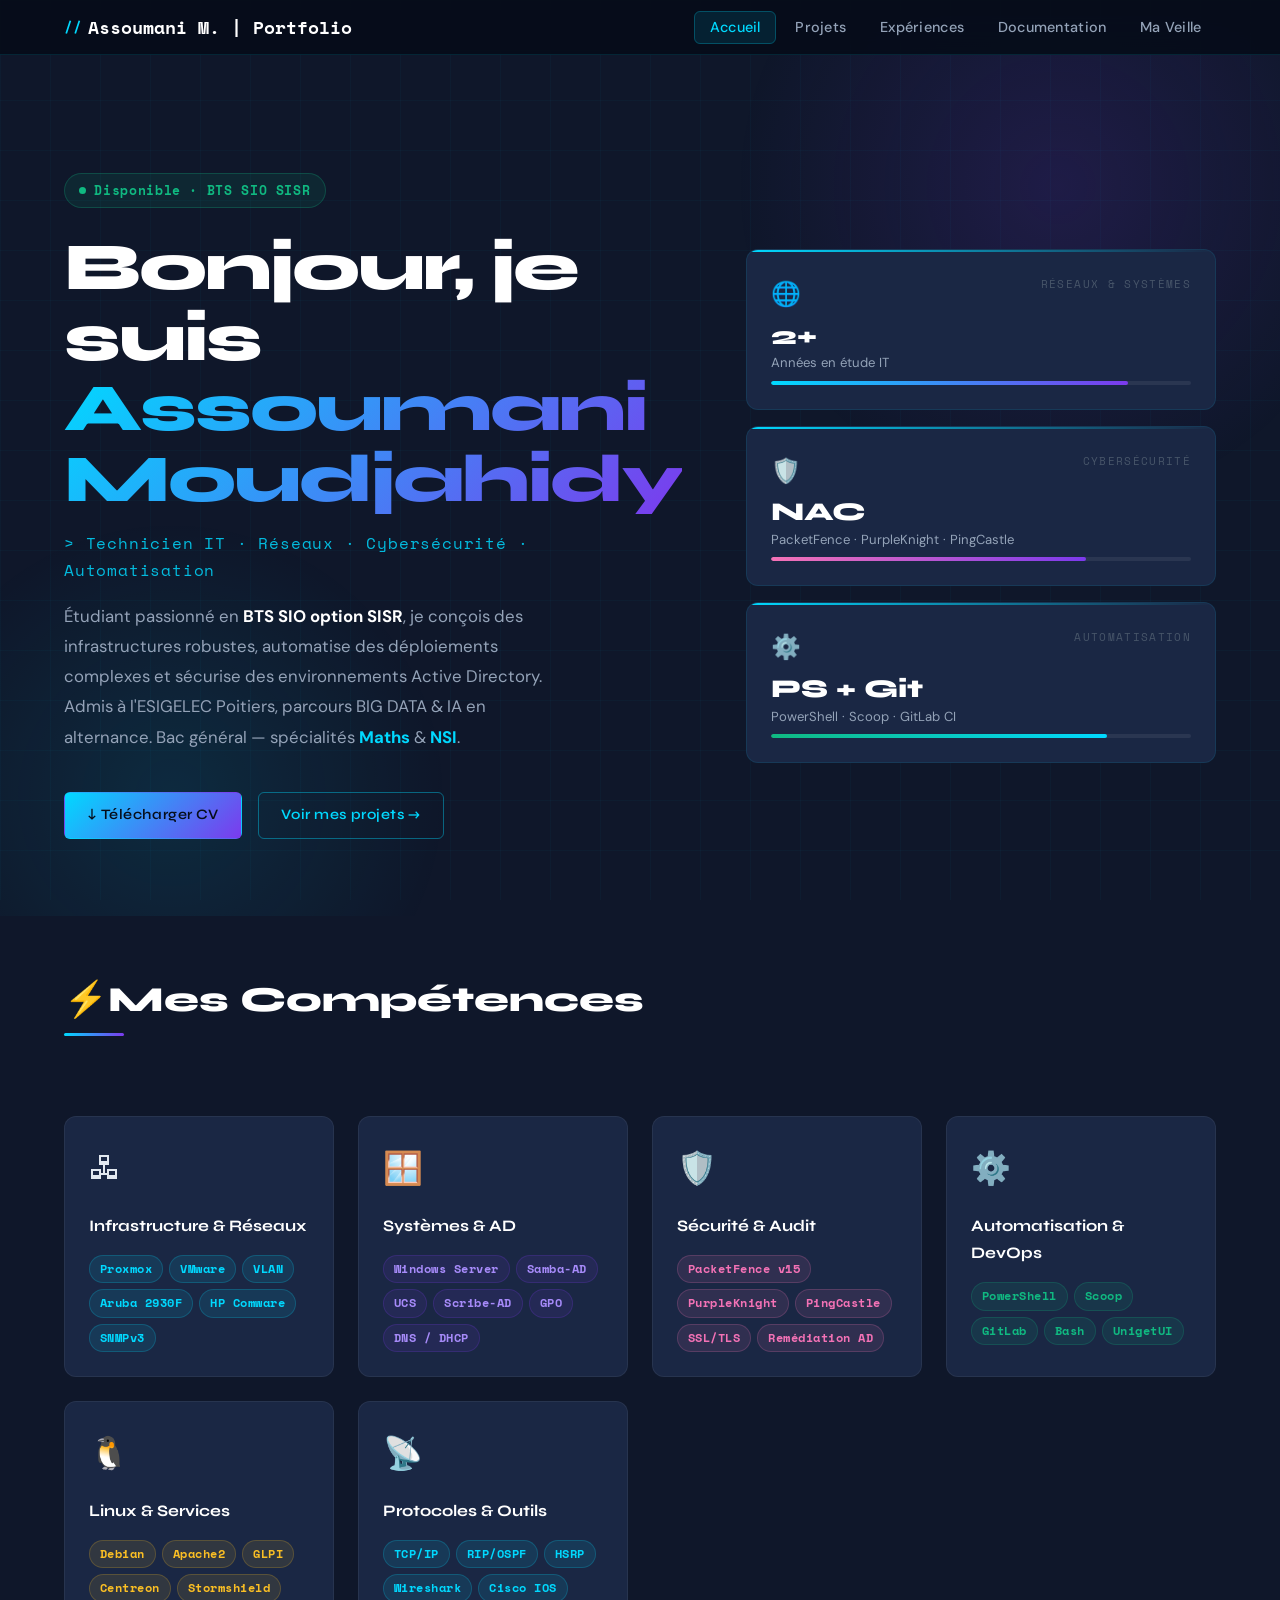
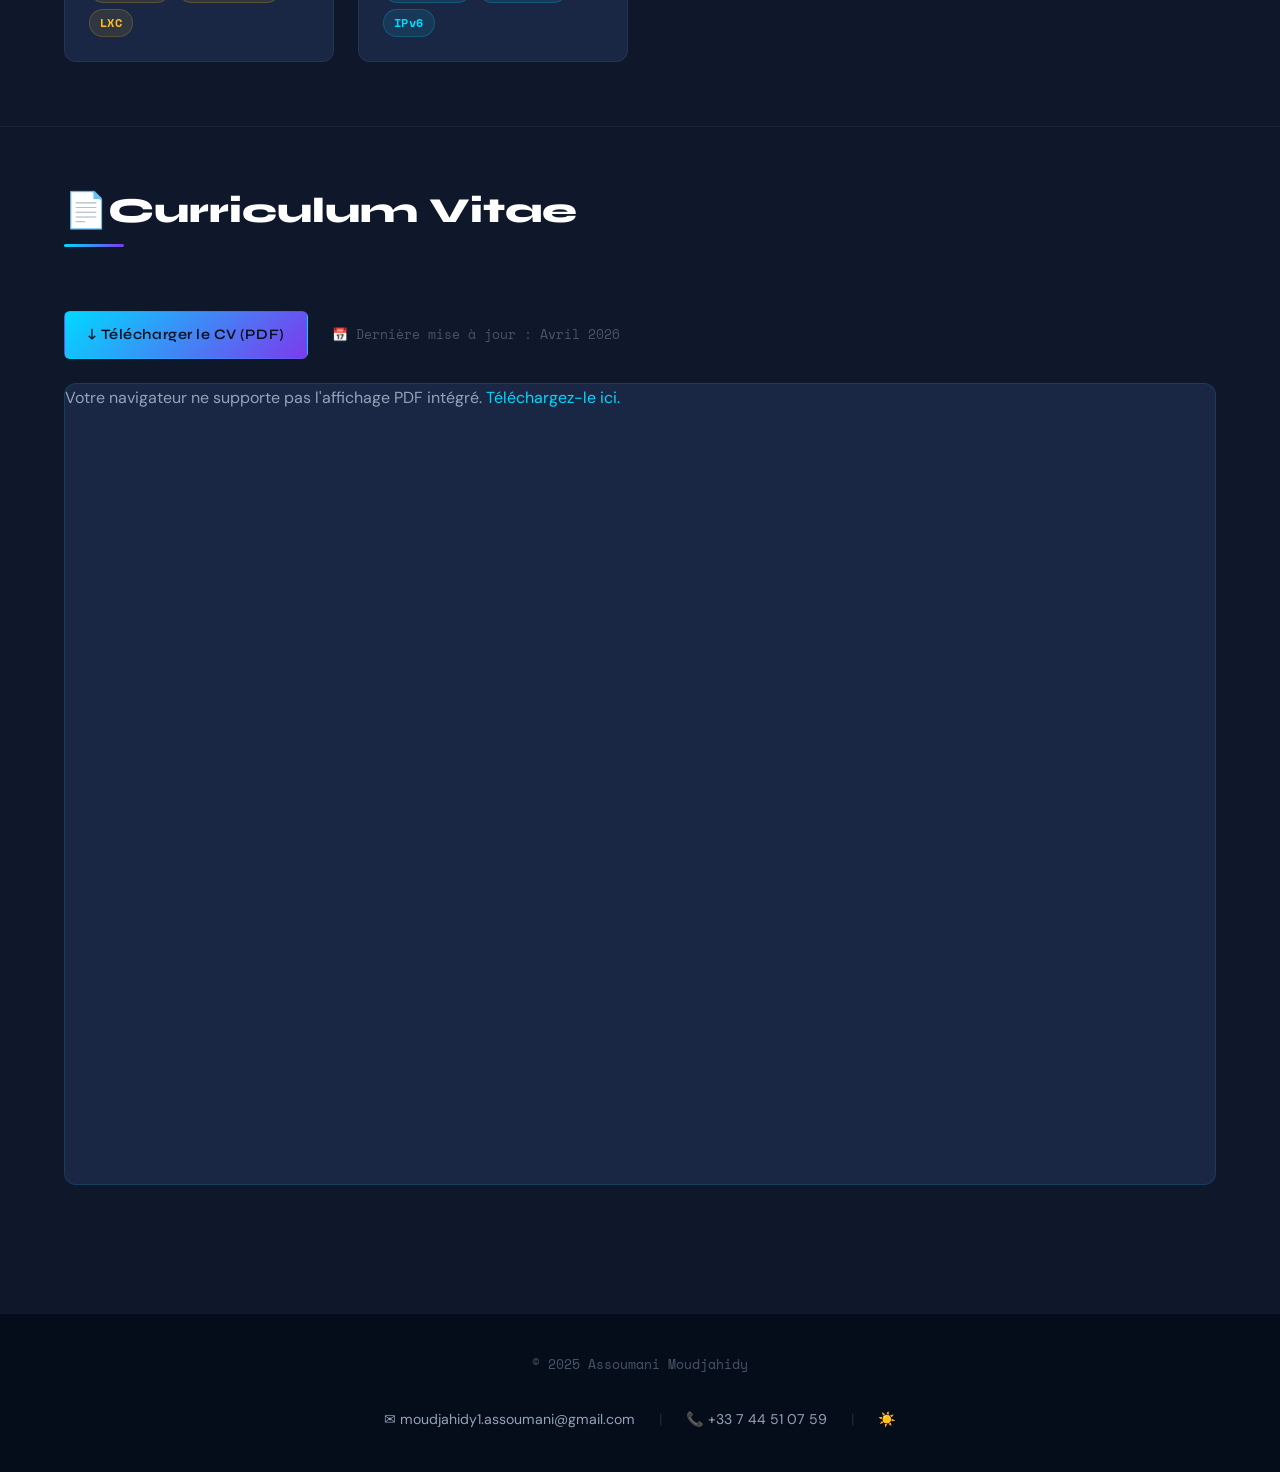
==== commit a5b1830b: "changement sur le bac" ====
--- a/index.html
+++ b/index.html
@@ -51,7 +51,7 @@
               Étudiant passionné en <strong style="color:var(--text-white)">BTS SIO option SISR</strong>,
               je conçois des infrastructures robustes, automatise des déploiements complexes
               et sécurise des environnements Active Directory. 
-              Admis à l'ESIGELEC Poitiers, parcours BIG DATA & IA en alternance.  Bac général mention — spécialités
+              Admis à l'ESIGELEC Poitiers, parcours BIG DATA & IA en alternance.  Bac général — spécialités
               <strong style="color:var(--neon-cyan)">Maths</strong> &amp;
               <strong style="color:var(--neon-cyan)">NSI</strong>.
             </p>
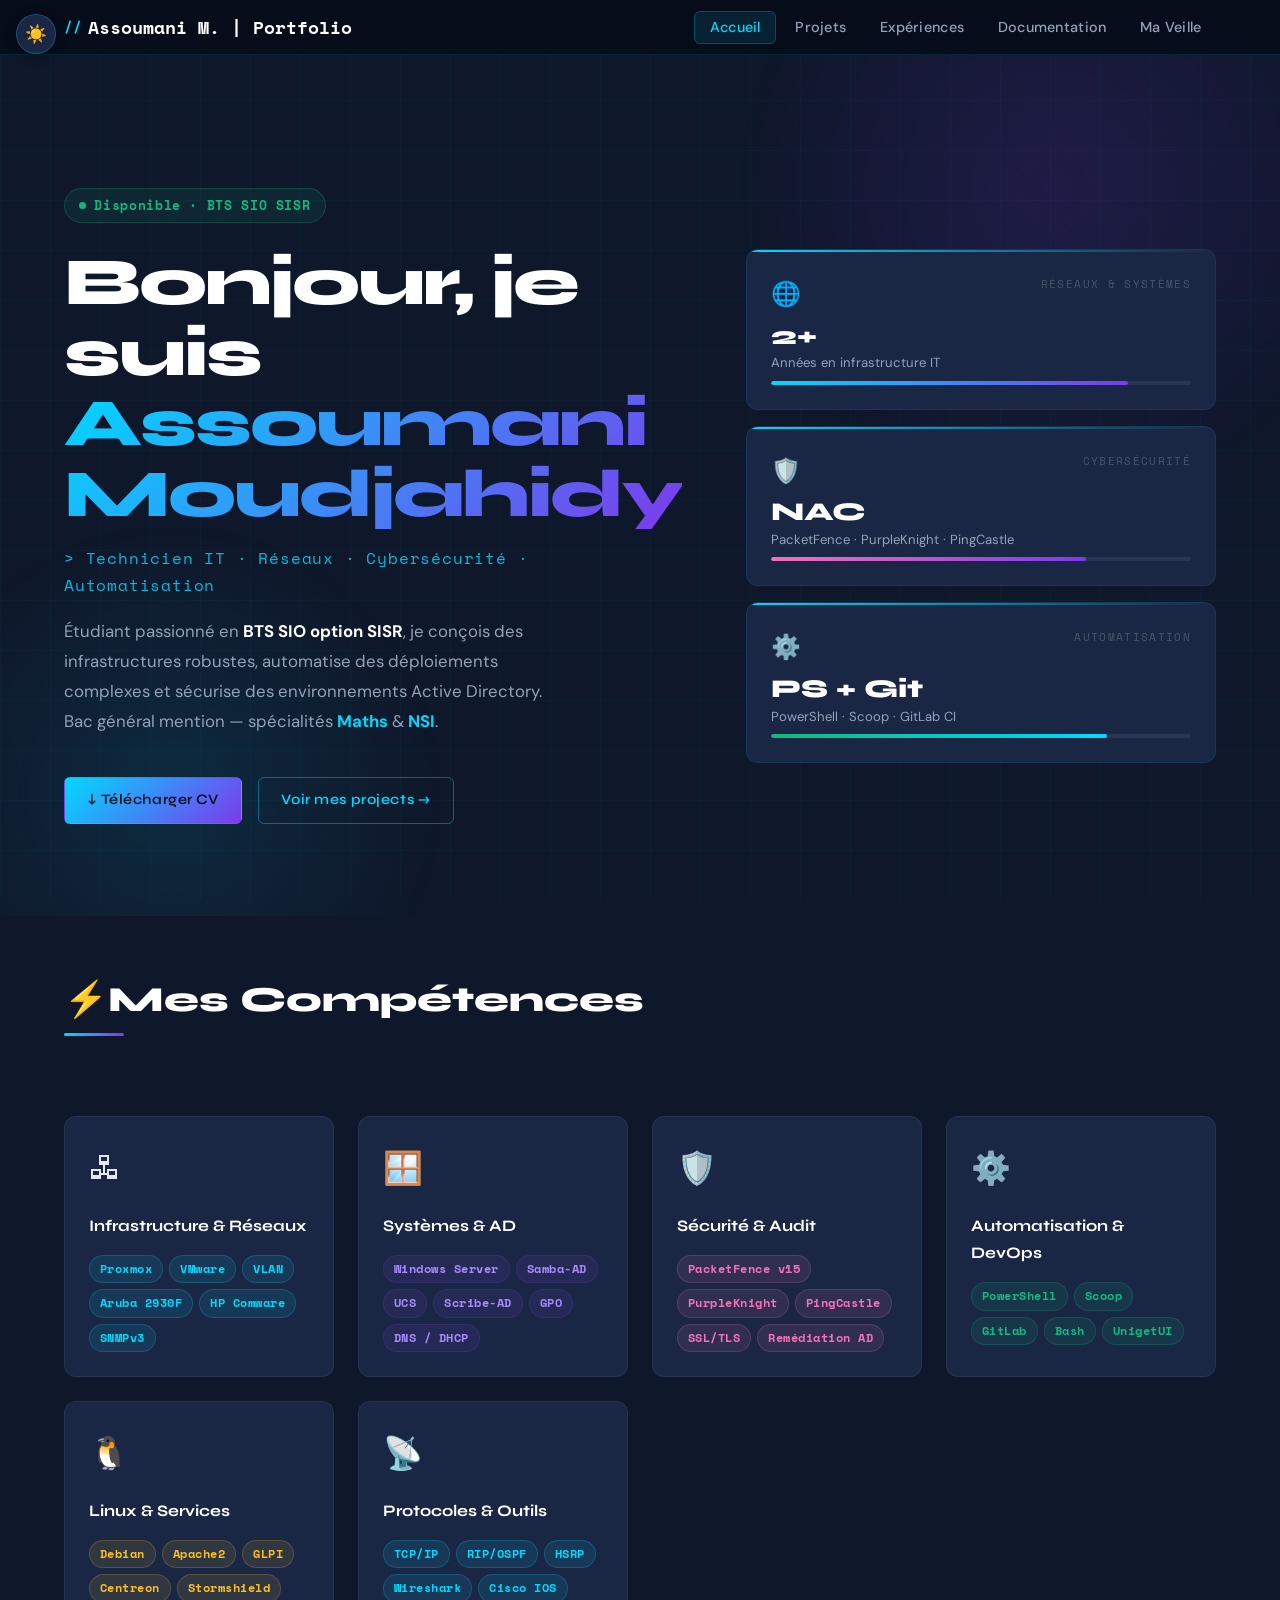
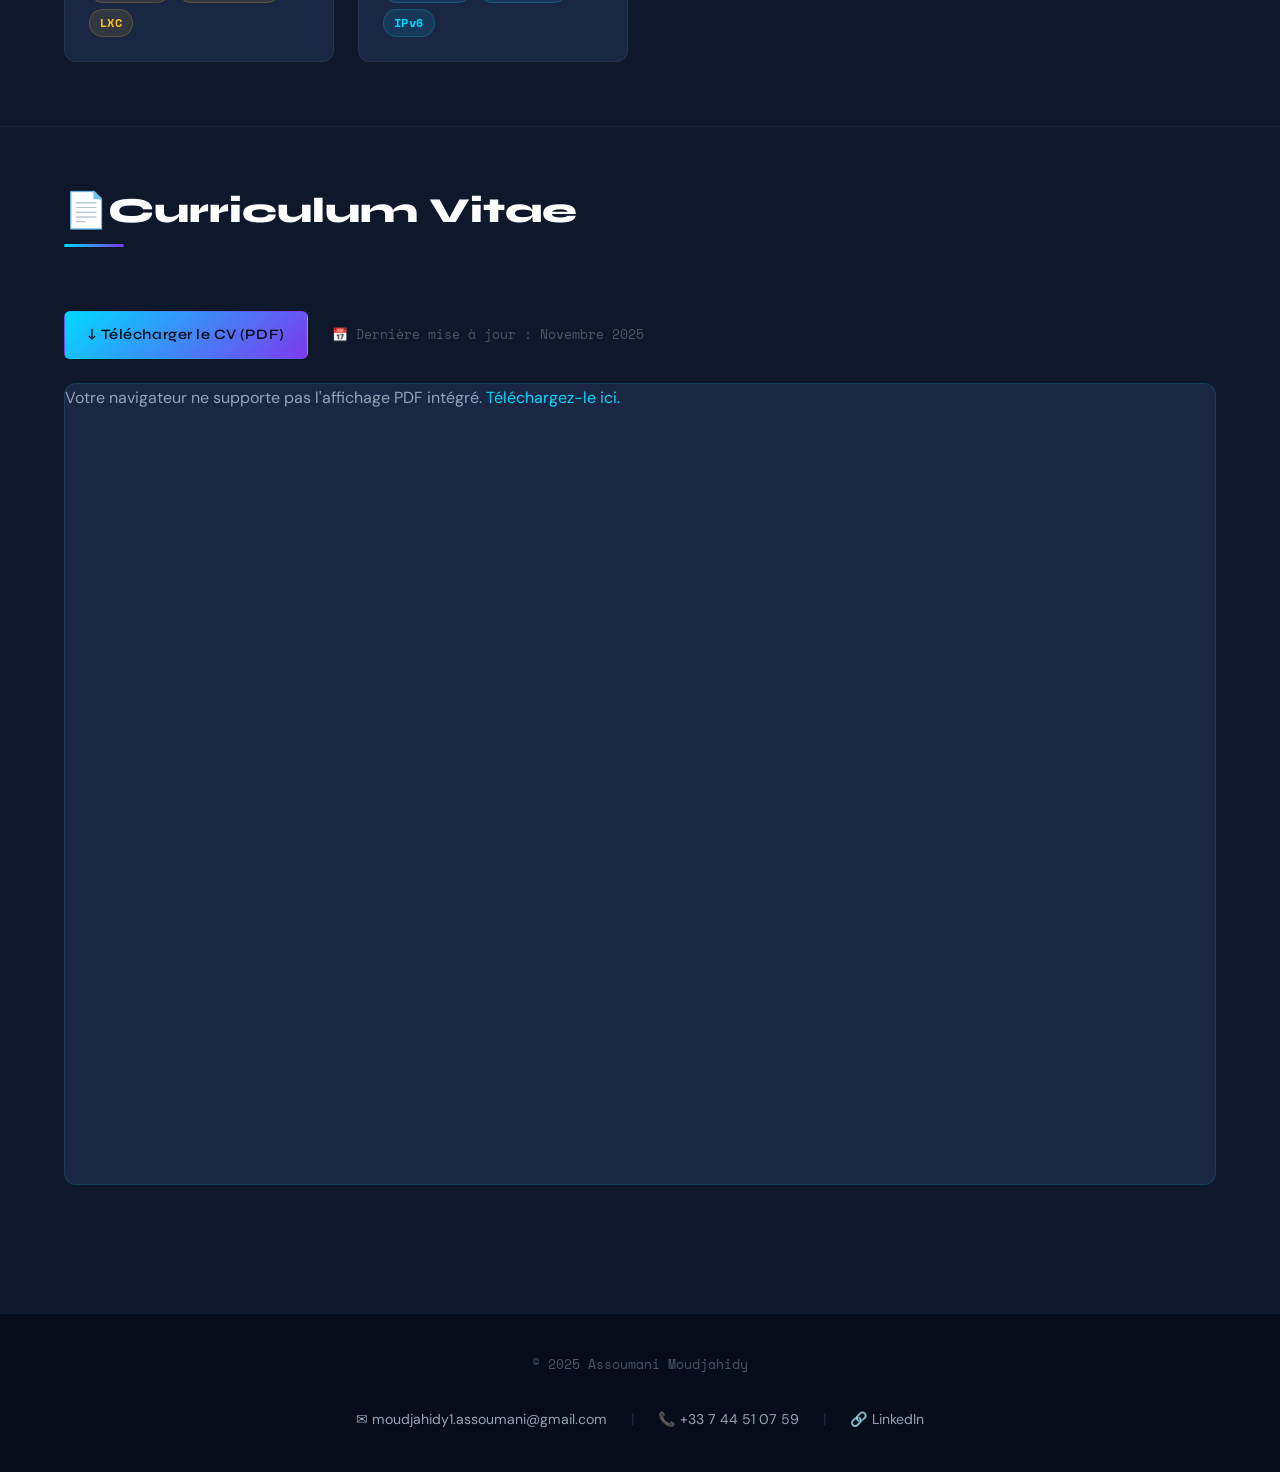
==== commit c51d4613: "Gestion theme" ====
--- a/index.html
+++ b/index.html
@@ -10,7 +10,6 @@
 </head>
 <body>
 
-  <!-- HEADER -->
   <header class="site-header">
     <div class="container">
       <h1><a href="index.html">Assoumani M. | Portfolio</a></h1>
@@ -28,12 +27,10 @@
 
   <main>
 
-    <!-- ===== HERO ===== -->
     <section class="hero-section" aria-labelledby="hero-name">
       <div class="container">
         <div class="hero-inner">
 
-          <!-- Texte gauche -->
           <div class="hero-text">
             <div class="hero-status">
               <span class="status-dot"></span>
@@ -50,8 +47,7 @@
             <p class="hero-desc">
               Étudiant passionné en <strong style="color:var(--text-white)">BTS SIO option SISR</strong>,
               je conçois des infrastructures robustes, automatise des déploiements complexes
-              et sécurise des environnements Active Directory. 
-              Admis à l'ESIGELEC Poitiers, parcours BIG DATA & IA en alternance.  Bac général — spécialités
+              et sécurise des environnements Active Directory. Bac général mention — spécialités
               <strong style="color:var(--neon-cyan)">Maths</strong> &amp;
               <strong style="color:var(--neon-cyan)">NSI</strong>.
             </p>
@@ -61,12 +57,11 @@
                 ↓ Télécharger CV
               </a>
               <a href="projets.html" class="button secondary-button">
-                Voir mes projets →
+                Voir mes projects →
               </a>
             </div>
           </div>
 
-          <!-- Panel stats droite (style fiche joueur) -->
           <div class="hero-stats-panel" aria-hidden="true">
 
             <div class="stat-card">
@@ -75,7 +70,7 @@
                 <span class="stat-card-title">Réseaux & Systèmes</span>
               </div>
               <div class="stat-card-value">2+</div>
-              <div class="stat-card-label">Années en étude IT</div>
+              <div class="stat-card-label">Années en infrastructure IT</div>
               <div class="skill-bar-container">
                 <div class="skill-bar-track">
                   <div class="skill-bar-fill" style="--target-width:85%;animation-delay:0.8s"></div>
@@ -116,7 +111,6 @@
       </div>
     </section>
 
-    <!-- ===== COMPÉTENCES ===== -->
     <section class="profile-section" aria-labelledby="skills-title">
       <div class="container">
         <h2 class="section-heading" id="skills-title">
@@ -205,7 +199,6 @@
       </div>
     </section>
 
-    <!-- ===== CV ===== -->
     <section class="cv-section" aria-labelledby="cv-title">
       <div class="container">
         <h2 class="section-heading" id="cv-title">
@@ -216,7 +209,7 @@
           <a href="assets/cv/Assoumani_Moudjahidy_CV.pdf" download="Assoumani_Moudjahidy_CV.pdf" class="button primary-button">
             ↓ Télécharger le CV (PDF)
           </a>
-          <span class="file-note">📅 Dernière mise à jour : Avril 2026</span>
+          <span class="file-note">📅 Dernière mise à jour : Novembre 2025</span>
         </div>
 
         <div class="cv-embed">
@@ -232,7 +225,6 @@
 
   </main>
 
-  <!-- FOOTER -->
   <footer class="site-footer">
     <div class="container">
       <p style="color:var(--text-muted);font-family:var(--font-mono);font-size:0.8rem;">&copy; 2025 Assoumani Moudjahidy</p>
@@ -241,20 +233,23 @@
         <span class="footer-divider">|</span>
         <a href="tel:+33744510759">📞 +33 7 44 51 07 59</a>
         <span class="footer-divider">|</span>
-        <a href="https://linkedin.com/in/assoumani-m" target="_blank" rel="noopener nore
-  <!-- Bouton thème clair/sombre -->
-  <button class="theme-toggle" id="themeToggle" aria-label="Basculer le thème" title="Changer le thème">🌙</button>
+        <a href="https://linkedin.com/in/moudjahidy-ass" target="_blank" rel="noopener noreferrer">🔗 LinkedIn</a>
+      </div>
+    </div>
+  </footer>
+
+  <button class="theme-toggle" id="themeToggle" aria-label="Basculer thème" title="Thème clair / sombre">🌙</button>
   <script>
     (function() {
-      var btn = document.getElementById('themeToggle');
-      var saved = localStorage.getItem('theme') || 'dark';
-      document.documentElement.setAttribute('data-theme', saved);
+      var root = document.documentElement;
+      var btn  = document.getElementById('themeToggle');
+      var saved = localStorage.getItem('am-theme') || 'dark';
+      root.setAttribute('data-theme', saved);
       btn.textContent = saved === 'dark' ? '☀️' : '🌙';
       btn.addEventListener('click', function() {
-        var current = document.documentElement.getAttribute('data-theme');
-        var next = current === 'dark' ? 'light' : 'dark';
-        document.documentElement.setAttribute('data-theme', next);
-        localStorage.setItem('theme', next);
+        var next = root.getAttribute('data-theme') === 'dark' ? 'light' : 'dark';
+        root.setAttribute('data-theme', next);
+        localStorage.setItem('am-theme', next);
         btn.textContent = next === 'dark' ? '☀️' : '🌙';
       });
     })();
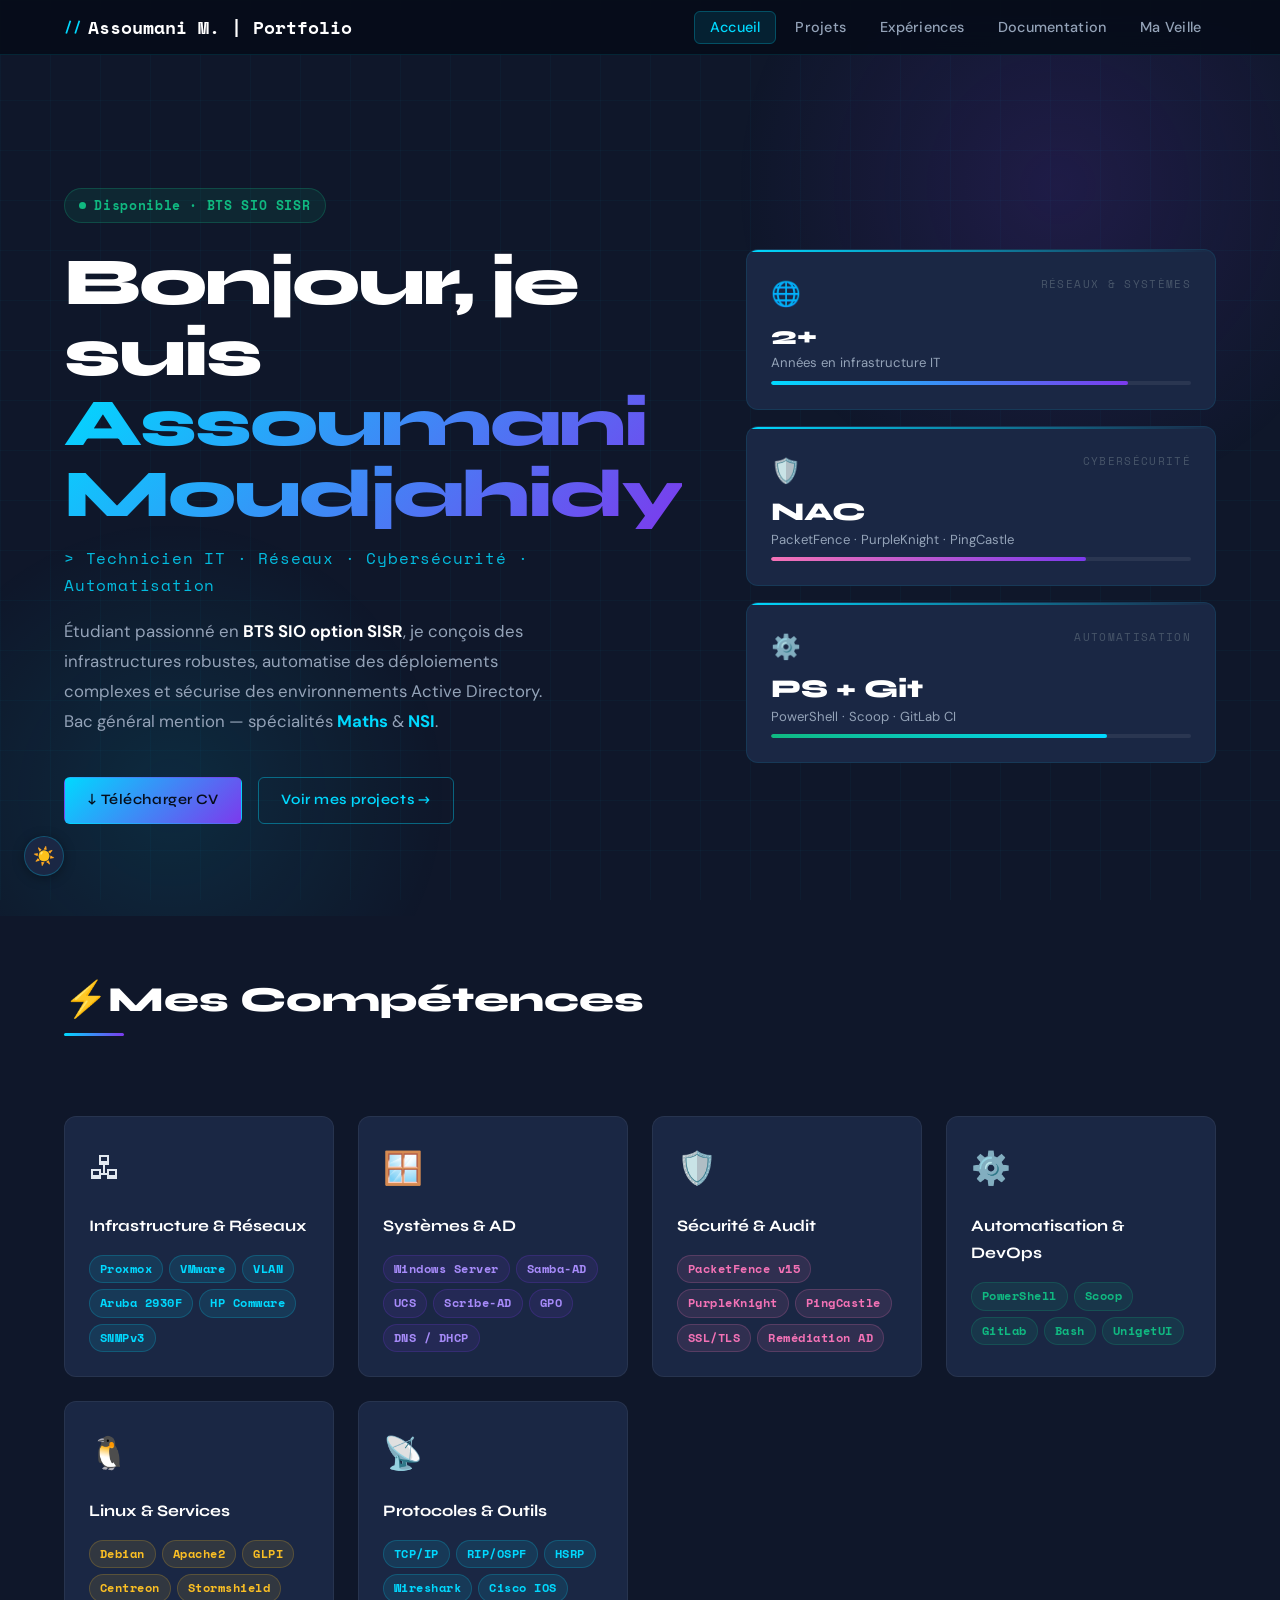
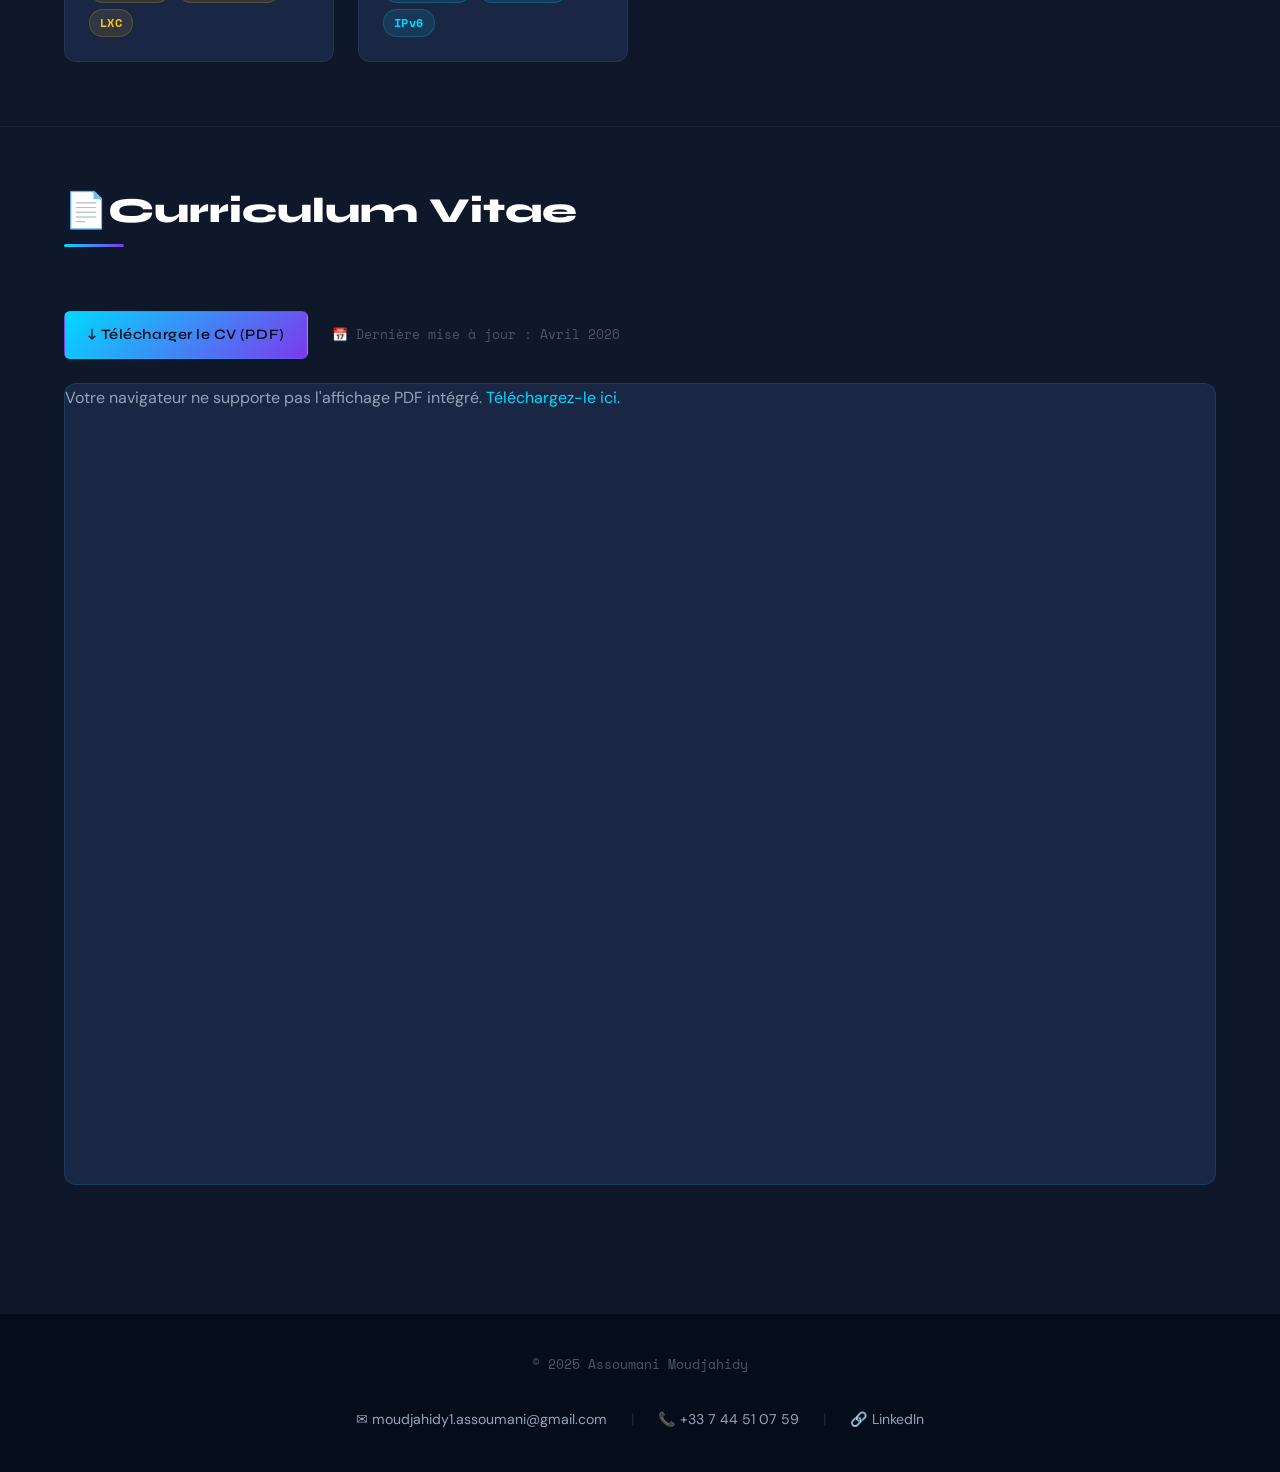
==== commit 17b4eea5: "Changement de date CV" ====
--- a/index.html
+++ b/index.html
@@ -209,7 +209,7 @@
           <a href="assets/cv/Assoumani_Moudjahidy_CV.pdf" download="Assoumani_Moudjahidy_CV.pdf" class="button primary-button">
             ↓ Télécharger le CV (PDF)
           </a>
-          <span class="file-note">📅 Dernière mise à jour : Novembre 2025</span>
+          <span class="file-note">📅 Dernière mise à jour : Avril 2026</span>
         </div>
 
         <div class="cv-embed">
--- a/css/styles.css
+++ b/css/styles.css
@@ -73,8 +73,8 @@
 /* ===== BOUTON THÈME ===== */
 .theme-toggle {
   position: fixed;
-  top: 14px;
-  left: 16px;
+  bottom: 24px; /* Fixé en bas */
+  left: 24px;   /* Fixé à gauche */
   z-index: 1200;
   background: var(--bg-card);
   border: 1px solid rgba(0,217,255,0.25);
@@ -124,7 +124,7 @@
 h4 { font-size: 1.2rem; }
 p  { margin-bottom: var(--sp-sm); color: var(--text-secondary); }
 a  { color: var(--neon-cyan); text-decoration: none; transition: all 0.25s ease; }
-a:hover { color: #ffffff; }
+a:hover { color: var(--text-white); } /* Corrigé ici pour le thème clair */
 a:focus, button:focus { outline: 2px solid var(--neon-cyan); outline-offset: 3px; }
 
 .section-heading {
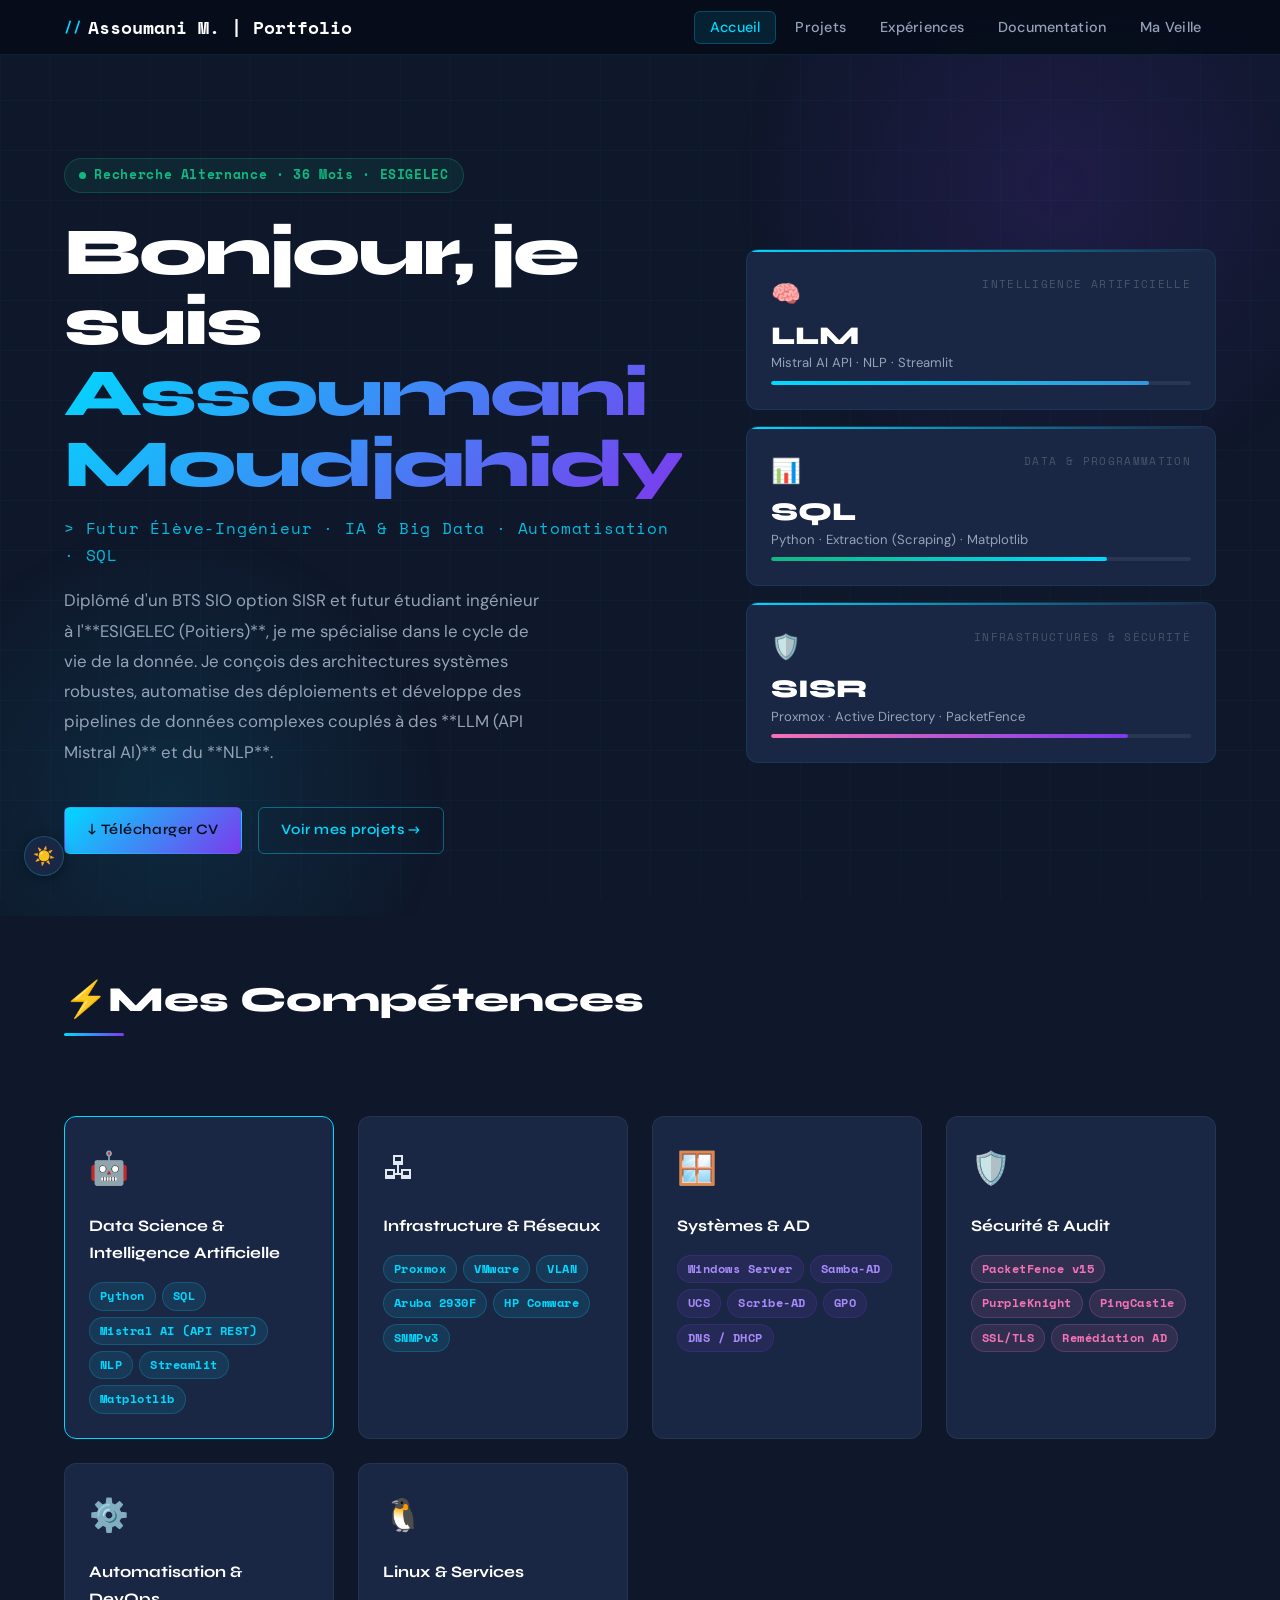
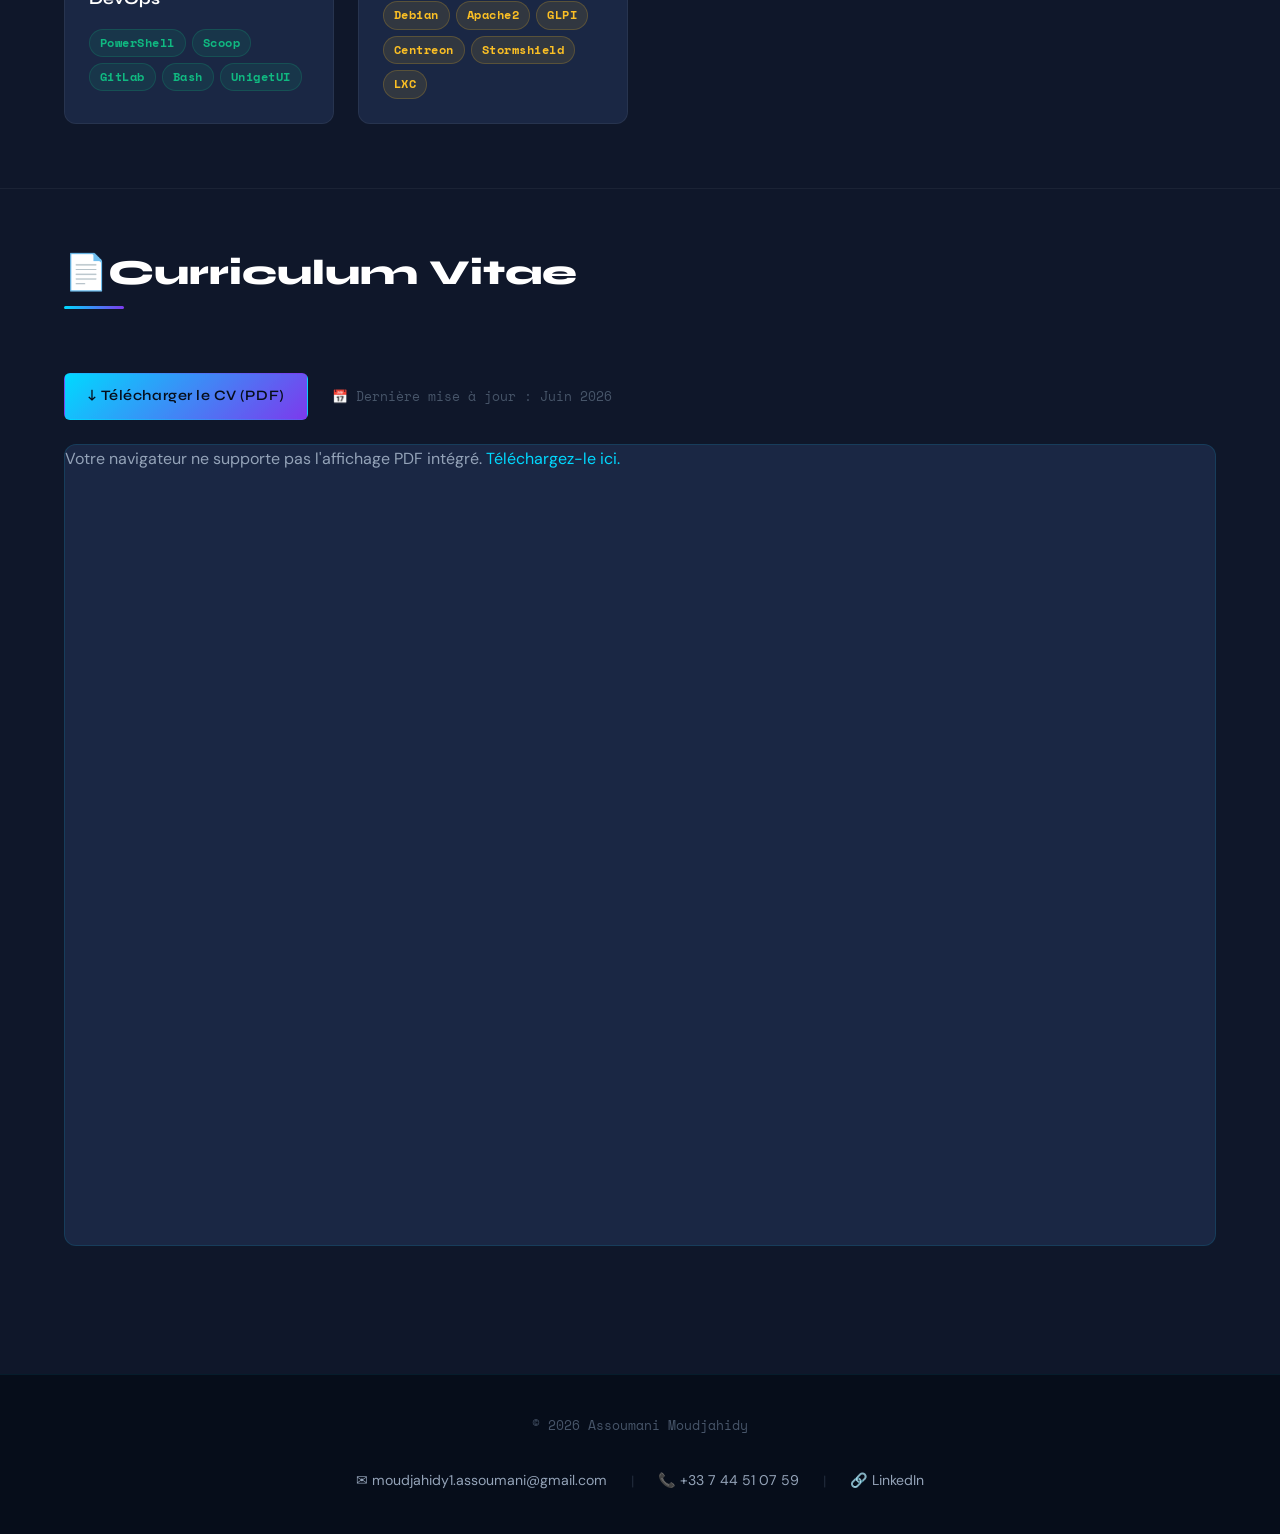
==== commit 86940704: "Mise à jour de mon profil" ====
--- a/index.html
+++ b/index.html
@@ -4,7 +4,7 @@
   <meta charset="UTF-8">
   <meta name="viewport" content="width=device-width, initial-scale=1.0">
   <title>Accueil — Assoumani Moudjahidy</title>
-  <meta name="description" content="Portfolio d'Assoumani Moudjahidy — BTS SIO SISR — Systèmes, Réseaux, Automatisation & Cybersécurité.">
+  <meta name="description" content="Portfolio d'Assoumani Moudjahidy — Élève-Ingénieur ESIGELEC — Spécialité IA, Big Data & Infrastructure.">
   <link href="https://fonts.googleapis.com/css2?family=Syne:wght@400;600;700;800&family=Space+Mono:wght@400;700&family=DM+Sans:wght@300;400;500;600&display=swap" rel="stylesheet">
   <link rel="stylesheet" href="css/styles.css">
 </head>
@@ -34,7 +34,7 @@
           <div class="hero-text">
             <div class="hero-status">
               <span class="status-dot"></span>
-              Disponible · BTS SIO SISR
+              Recherche Alternance · 36 Mois · ESIGELEC
             </div>
 
             <h1 class="hero-title">
@@ -42,14 +42,13 @@
               <span class="name-highlight" id="hero-name">Assoumani Moudjahidy</span>
             </h1>
 
-            <p class="hero-subtitle">&gt; Technicien IT · Réseaux · Cybersécurité · Automatisation</p>
+            <p class="hero-subtitle">&gt; Futur Élève-Ingénieur · IA &amp; Big Data · Automatisation · SQL</p>
 
             <p class="hero-desc">
-              Étudiant passionné en <strong style="color:var(--text-white)">BTS SIO option SISR</strong>,
-              je conçois des infrastructures robustes, automatise des déploiements complexes
-              et sécurise des environnements Active Directory. Bac général mention — spécialités
-              <strong style="color:var(--neon-cyan)">Maths</strong> &amp;
-              <strong style="color:var(--neon-cyan)">NSI</strong>.
+              Diplômé d'un BTS SIO option SISR et futur étudiant ingénieur à l'**ESIGELEC (Poitiers)**, 
+              je me spécialise dans le cycle de vie de la donnée. Je conçois des architectures systèmes robustes, 
+              automatise des déploiements et développe des pipelines de données complexes couplés à des **LLM (API Mistral AI)** 
+              et du **NLP**.
             </p>
 
             <div class="hero-cta">
@@ -57,7 +56,7 @@
                 ↓ Télécharger CV
               </a>
               <a href="projets.html" class="button secondary-button">
-                Voir mes projects →
+                Voir mes projets →
               </a>
             </div>
           </div>
@@ -66,14 +65,28 @@
 
             <div class="stat-card">
               <div class="stat-card-header">
-                <span class="stat-card-icon">🌐</span>
-                <span class="stat-card-title">Réseaux & Systèmes</span>
-              </div>
-              <div class="stat-card-value">2+</div>
-              <div class="stat-card-label">Années en infrastructure IT</div>
+                <span class="stat-card-icon">🧠</span>
+                <span class="stat-card-title">Intelligence Artificielle</span>
+              </div>
+              <div class="stat-card-value">LLM</div>
+              <div class="stat-card-label">Mistral AI API · NLP · Streamlit</div>
               <div class="skill-bar-container">
                 <div class="skill-bar-track">
-                  <div class="skill-bar-fill" style="--target-width:85%;animation-delay:0.8s"></div>
+                  <div class="skill-bar-fill" style="--target-width:90%;animation-delay:0.8s;background:linear-gradient(90deg,var(--neon-cyan),#3498db)"></div>
+                </div>
+              </div>
+            </div>
+
+            <div class="stat-card">
+              <div class="stat-card-header">
+                <span class="stat-card-icon">📊</span>
+                <span class="stat-card-title">Data &amp; Programmation</span>
+              </div>
+              <div class="stat-card-value">SQL</div>
+              <div class="stat-card-label">Python · Extraction (Scraping) · Matplotlib</div>
+              <div class="skill-bar-container">
+                <div class="skill-bar-track">
+                  <div class="skill-bar-fill" style="--target-width:80%;animation-delay:1s;background:linear-gradient(90deg,var(--neon-emerald),var(--neon-cyan))"></div>
                 </div>
               </div>
             </div>
@@ -81,27 +94,13 @@
             <div class="stat-card">
               <div class="stat-card-header">
                 <span class="stat-card-icon">🛡️</span>
-                <span class="stat-card-title">Cybersécurité</span>
-              </div>
-              <div class="stat-card-value">NAC</div>
-              <div class="stat-card-label">PacketFence · PurpleKnight · PingCastle</div>
+                <span class="stat-card-title">Infrastructures &amp; Sécurité</span>
+              </div>
+              <div class="stat-card-value">SISR</div>
+              <div class="stat-card-label">Proxmox · Active Directory · PacketFence</div>
               <div class="skill-bar-container">
                 <div class="skill-bar-track">
-                  <div class="skill-bar-fill" style="--target-width:75%;animation-delay:1s;background:linear-gradient(90deg,var(--neon-pink),var(--neon-violet))"></div>
-                </div>
-              </div>
-            </div>
-
-            <div class="stat-card">
-              <div class="stat-card-header">
-                <span class="stat-card-icon">⚙️</span>
-                <span class="stat-card-title">Automatisation</span>
-              </div>
-              <div class="stat-card-value">PS + Git</div>
-              <div class="stat-card-label">PowerShell · Scoop · GitLab CI</div>
-              <div class="skill-bar-container">
-                <div class="skill-bar-track">
-                  <div class="skill-bar-fill" style="--target-width:80%;animation-delay:1.2s;background:linear-gradient(90deg,var(--neon-emerald),var(--neon-cyan))"></div>
+                  <div class="skill-bar-fill" style="--target-width:85%;animation-delay:1.2s;background:linear-gradient(90deg,var(--neon-pink),var(--neon-violet))"></div>
                 </div>
               </div>
             </div>
@@ -119,9 +118,23 @@
 
         <div class="skills-grid">
 
-          <div class="skill-category-card fade-up-1">
+          <!-- AJOUT DE LA NOUVELLE CATÉGORIE DATA / IA -->
+          <div class="skill-category-card face-up-1" style="border-color: var(--neon-cyan);">
+            <div class="skill-cat-icon">🤖</div>
+            <div class="skill-cat-title">Data Science &amp; Intelligence Artificielle</div>
+            <div class="skill-tags">
+              <span class="tag tag-cyan">Python</span>
+              <span class="tag tag-cyan">SQL</span>
+              <span class="tag tag-cyan">Mistral AI (API REST)</span>
+              <span class="tag tag-cyan">NLP</span>
+              <span class="tag tag-cyan">Streamlit</span>
+              <span class="tag tag-cyan">Matplotlib</span>
+            </div>
+          </div>
+
+          <div class="skill-category-card face-up-2">
             <div class="skill-cat-icon">🖧</div>
-            <div class="skill-cat-title">Infrastructure & Réseaux</div>
+            <div class="skill-cat-title">Infrastructure &amp; Réseaux</div>
             <div class="skill-tags">
               <span class="tag tag-cyan">Proxmox</span>
               <span class="tag tag-cyan">VMware</span>
@@ -132,9 +145,9 @@
             </div>
           </div>
 
-          <div class="skill-category-card fade-up-2">
+          <div class="skill-category-card face-up-3">
             <div class="skill-cat-icon">🪟</div>
-            <div class="skill-cat-title">Systèmes & AD</div>
+            <div class="skill-cat-title">Systèmes &amp; AD</div>
             <div class="skill-tags">
               <span class="tag tag-violet">Windows Server</span>
               <span class="tag tag-violet">Samba-AD</span>
@@ -145,9 +158,9 @@
             </div>
           </div>
 
-          <div class="skill-category-card fade-up-3">
+          <div class="skill-category-card face-up-1">
             <div class="skill-cat-icon">🛡️</div>
-            <div class="skill-cat-title">Sécurité & Audit</div>
+            <div class="skill-cat-title">Sécurité &amp; Audit</div>
             <div class="skill-tags">
               <span class="tag tag-pink">PacketFence v15</span>
               <span class="tag tag-pink">PurpleKnight</span>
@@ -157,9 +170,9 @@
             </div>
           </div>
 
-          <div class="skill-category-card fade-up-1">
+          <div class="skill-category-card face-up-2">
             <div class="skill-cat-icon">⚙️</div>
-            <div class="skill-cat-title">Automatisation & DevOps</div>
+            <div class="skill-cat-title">Automatisation &amp; DevOps</div>
             <div class="skill-tags">
               <span class="tag tag-emerald">PowerShell</span>
               <span class="tag tag-emerald">Scoop</span>
@@ -169,9 +182,9 @@
             </div>
           </div>
 
-          <div class="skill-category-card fade-up-2">
+          <div class="skill-category-card face-up-3">
             <div class="skill-cat-icon">🐧</div>
-            <div class="skill-cat-title">Linux & Services</div>
+            <div class="skill-cat-title">Linux &amp; Services</div>
             <div class="skill-tags">
               <span class="tag tag-amber">Debian</span>
               <span class="tag tag-amber">Apache2</span>
@@ -182,19 +195,6 @@
             </div>
           </div>
 
-          <div class="skill-category-card fade-up-3">
-            <div class="skill-cat-icon">📡</div>
-            <div class="skill-cat-title">Protocoles & Outils</div>
-            <div class="skill-tags">
-              <span class="tag tag-cyan">TCP/IP</span>
-              <span class="tag tag-cyan">RIP/OSPF</span>
-              <span class="tag tag-cyan">HSRP</span>
-              <span class="tag tag-cyan">Wireshark</span>
-              <span class="tag tag-cyan">Cisco IOS</span>
-              <span class="tag tag-cyan">IPv6</span>
-            </div>
-          </div>
-
         </div>
       </div>
     </section>
@@ -209,7 +209,7 @@
           <a href="assets/cv/Assoumani_Moudjahidy_CV.pdf" download="Assoumani_Moudjahidy_CV.pdf" class="button primary-button">
             ↓ Télécharger le CV (PDF)
           </a>
-          <span class="file-note">📅 Dernière mise à jour : Avril 2026</span>
+          <span class="file-note">📅 Dernière mise à jour : Juin 2026</span>
         </div>
 
         <div class="cv-embed">
@@ -227,7 +227,7 @@
 
   <footer class="site-footer">
     <div class="container">
-      <p style="color:var(--text-muted);font-family:var(--font-mono);font-size:0.8rem;">&copy; 2025 Assoumani Moudjahidy</p>
+      <p style="color:var(--text-muted);font-family:var(--font-mono);font-size:0.8rem;">&copy; 2026 Assoumani Moudjahidy</p>
       <div class="footer-links">
         <a href="mailto:moudjahidy1.assoumani@gmail.com">✉ moudjahidy1.assoumani@gmail.com</a>
         <span class="footer-divider">|</span>
--- a/css/styles.css
+++ b/css/styles.css
@@ -73,8 +73,8 @@
 /* ===== BOUTON THÈME ===== */
 .theme-toggle {
   position: fixed;
-  bottom: 24px; /* Fixé en bas */
-  left: 24px;   /* Fixé à gauche */
+  bottom: 24px;
+  left: 24px;
   z-index: 1200;
   background: var(--bg-card);
   border: 1px solid rgba(0,217,255,0.25);
@@ -124,7 +124,7 @@
 h4 { font-size: 1.2rem; }
 p  { margin-bottom: var(--sp-sm); color: var(--text-secondary); }
 a  { color: var(--neon-cyan); text-decoration: none; transition: all 0.25s ease; }
-a:hover { color: var(--text-white); } /* Corrigé ici pour le thème clair */
+a:hover { color: var(--text-white); }
 a:focus, button:focus { outline: 2px solid var(--neon-cyan); outline-offset: 3px; }
 
 .section-heading {
@@ -283,14 +283,40 @@
 .placeholder-item { color: var(--text-muted); font-style: italic; }
 .tool-link.placeholder { color: var(--text-secondary); text-decoration: underline; font-style: italic; }
 
-/* DARK PAGE */
-.page-header.dark-bg { background: linear-gradient(to bottom, var(--bg-deep), var(--bg-base)); border-bottom: 1px solid rgba(0,217,255,0.12); color: var(--text-primary); padding: 30px 0; text-align: center; margin-top: -80px; padding-top: 110px; }
-.page-header.dark-bg h2 { color: var(--neon-cyan); border-bottom: none; margin-bottom: 5px; }
-.dark-page-body { background-color: var(--bg-base); color: var(--text-primary); }
-.dark-page-body h1,.dark-page-body h2,.dark-page-body h3,.dark-page-body h4,.dark-page-body h5,.dark-page-body h6 { color: var(--text-white); }
-.dark-page-body .site-header { background: rgba(6,13,26,0.95); border-bottom-color: rgba(0,217,255,0.12); }
-.dark-page-body .site-header a, .dark-page-body .site-header h1 a { color: var(--text-white); }
-.dark-page-body a { color: var(--neon-cyan); }
+
+/* ===== DARK PAGE / SOUS-PAGES (CORRIGÉ) ===== */
+.page-header.dark-bg {
+  background: linear-gradient(to bottom, var(--bg-deep), var(--bg-base));
+  border-bottom: 1px solid rgba(0,217,255,0.12);
+  color: var(--text-primary);
+  padding: 30px 0;
+  text-align: center;
+  margin-top: -80px;
+  padding-top: 110px;
+}
+[data-theme="light"] .page-header.dark-bg {
+  border-bottom-color: rgba(2,132,199,0.15);
+}
+.page-header.dark-bg h2 {
+  color: var(--neon-cyan);
+  border-bottom: none;
+  margin-bottom: 5px;
+}
+
+/* On garde uniquement les bases pour le corps de la page, sans forcer les couleurs du header */
+.dark-page-body {
+  background-color: var(--bg-base);
+  color: var(--text-primary);
+}
+.dark-page-body h1, .dark-page-body h2, .dark-page-body h3, .dark-page-body h4, .dark-page-body h5, .dark-page-body h6 {
+  color: var(--text-white);
+}
+.dark-page-body a {
+  color: var(--neon-cyan);
+}
+.dark-page-body a:hover {
+  color: var(--text-white);
+}
 
 /* ANIMATIONS */
 @keyframes fade-up { from { opacity:0; transform:translateY(24px); } to { opacity:1; transform:translateY(0); } }
@@ -321,4 +347,72 @@
   .schedule-table td::before { content: attr(data-label); position: absolute; left: 6px; width: 45%; padding-right: 10px; white-space: nowrap; text-align: left; font-weight: 600; color: var(--neon-cyan); }
 }
 
-.visually-hidden { position: absolute; width: 1px; height: 1px; margin: -1px; padding: 0; overflow: hidden; clip: rect(0,0,0,0); border: 0; }+.visually-hidden { position: absolute; width: 1px; height: 1px; margin: -1px; padding: 0; overflow: hidden; clip: rect(0,0,0,0); border: 0; }
+
+/* ===== TABLEAU DE SYNTHESE E4 ===== */
+.synthesis-section {
+  padding: var(--sp-xl) 0;
+  overflow-x: auto; /* Permet le défilement sur mobile */
+}
+
+.synthesis-table {
+  width: 100%;
+  border-collapse: collapse;
+  background: var(--bg-card);
+  border: 1px solid rgba(0, 217, 255, 0.2);
+  font-size: 0.85rem;
+  color: var(--text-primary);
+}
+
+.synthesis-table th, .synthesis-table td {
+  border: 1px solid rgba(255, 255, 255, 0.1);
+  padding: 10px;
+  text-align: center;
+}
+
+[data-theme="light"] .synthesis-table th, 
+[data-theme="light"] .synthesis-table td {
+  border-color: rgba(0, 0, 0, 0.1);
+}
+
+.synthesis-table thead th {
+  background: rgba(0, 217, 255, 0.05);
+  color: var(--neon-cyan);
+  font-family: var(--font-mono);
+  font-weight: 600;
+  vertical-align: bottom;
+}
+
+/* Rotation des titres de colonnes compétences */
+.vertical-text {
+  writing-mode: vertical-rl;
+  transform: rotate(180deg);
+  white-space: nowrap;
+  padding: 15px 5px !important;
+  height: 250px;
+  text-align: left;
+  font-size: 0.75rem;
+  line-height: 1.2;
+}
+
+.category-row {
+  background: rgba(124, 58, 237, 0.1);
+  font-weight: 700;
+  text-align: left !important;
+  color: var(--text-white);
+  text-transform: uppercase;
+  letter-spacing: 0.05em;
+}
+
+.project-name {
+  text-align: left !important;
+  font-weight: 600;
+  color: var(--text-white);
+  width: 300px;
+}
+
+.check-mark {
+  color: var(--neon-emerald);
+  font-weight: 800;
+  font-size: 1.2rem;
+}
